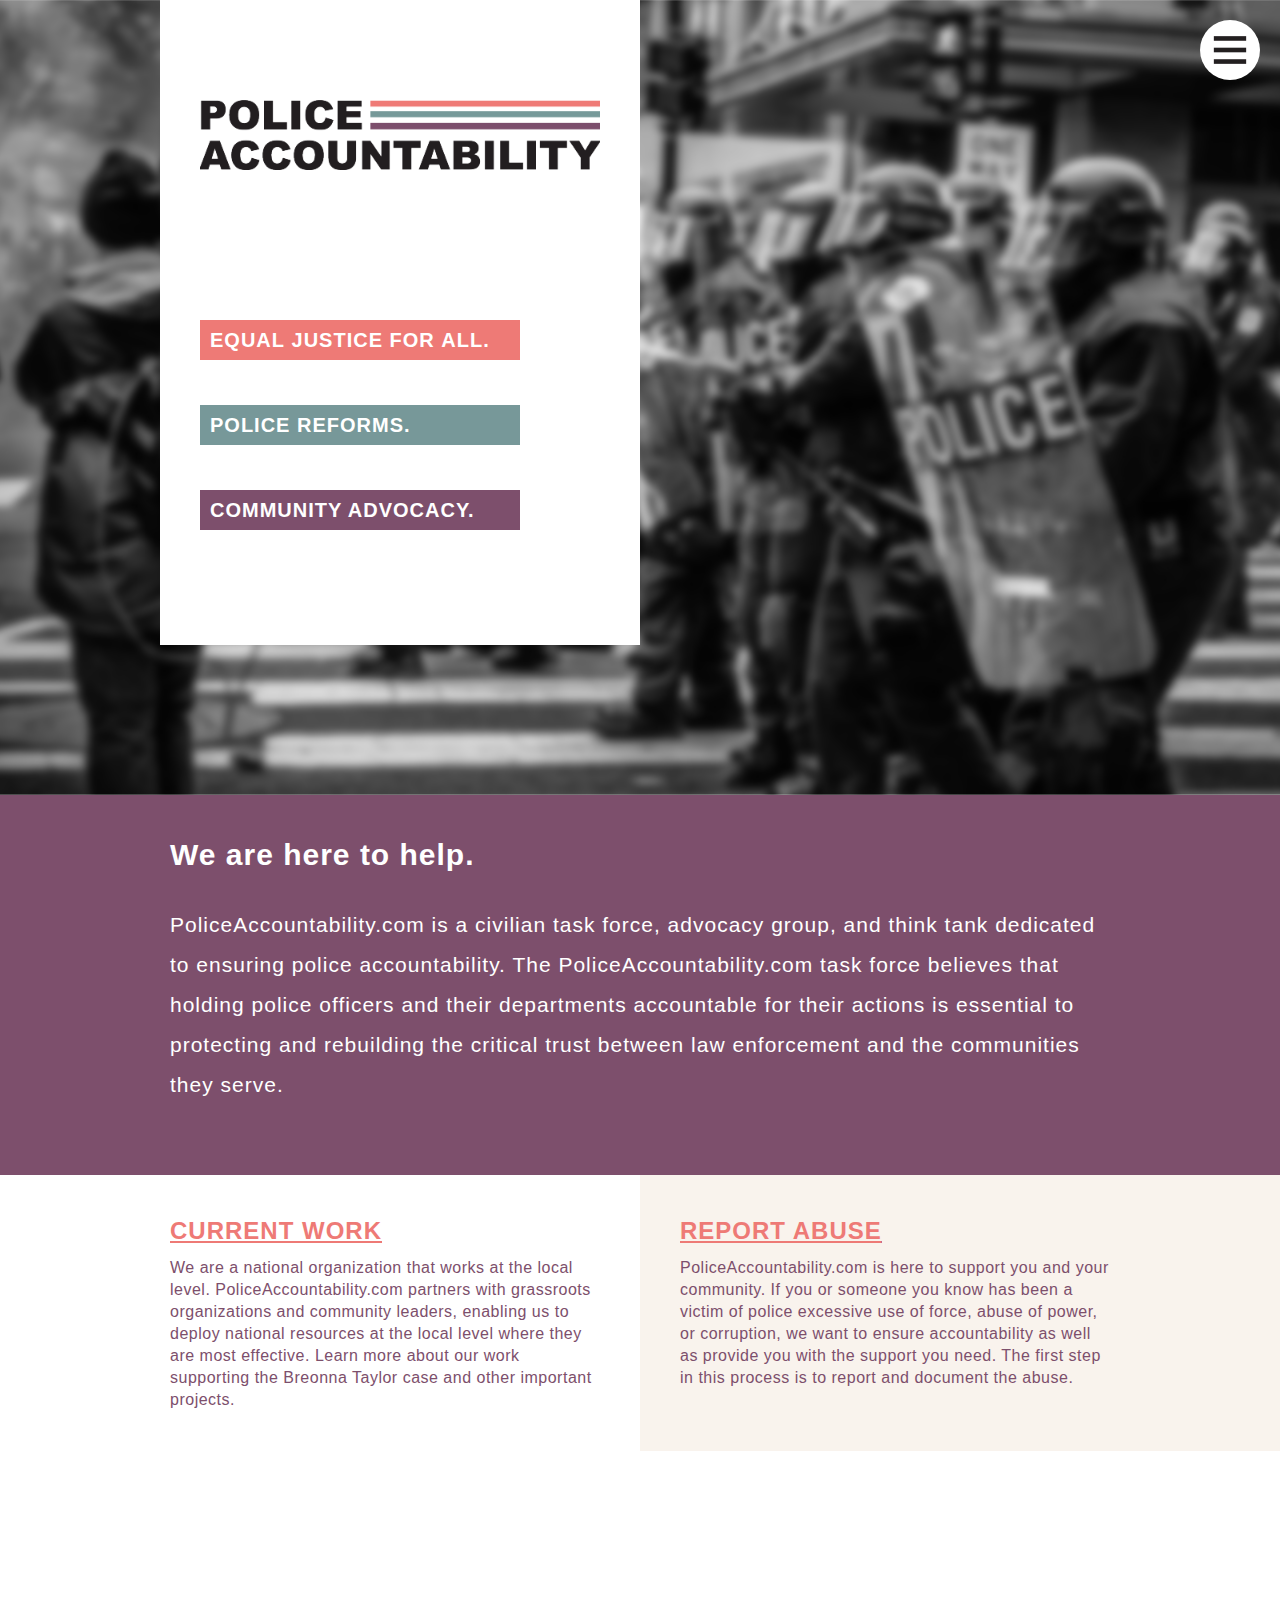
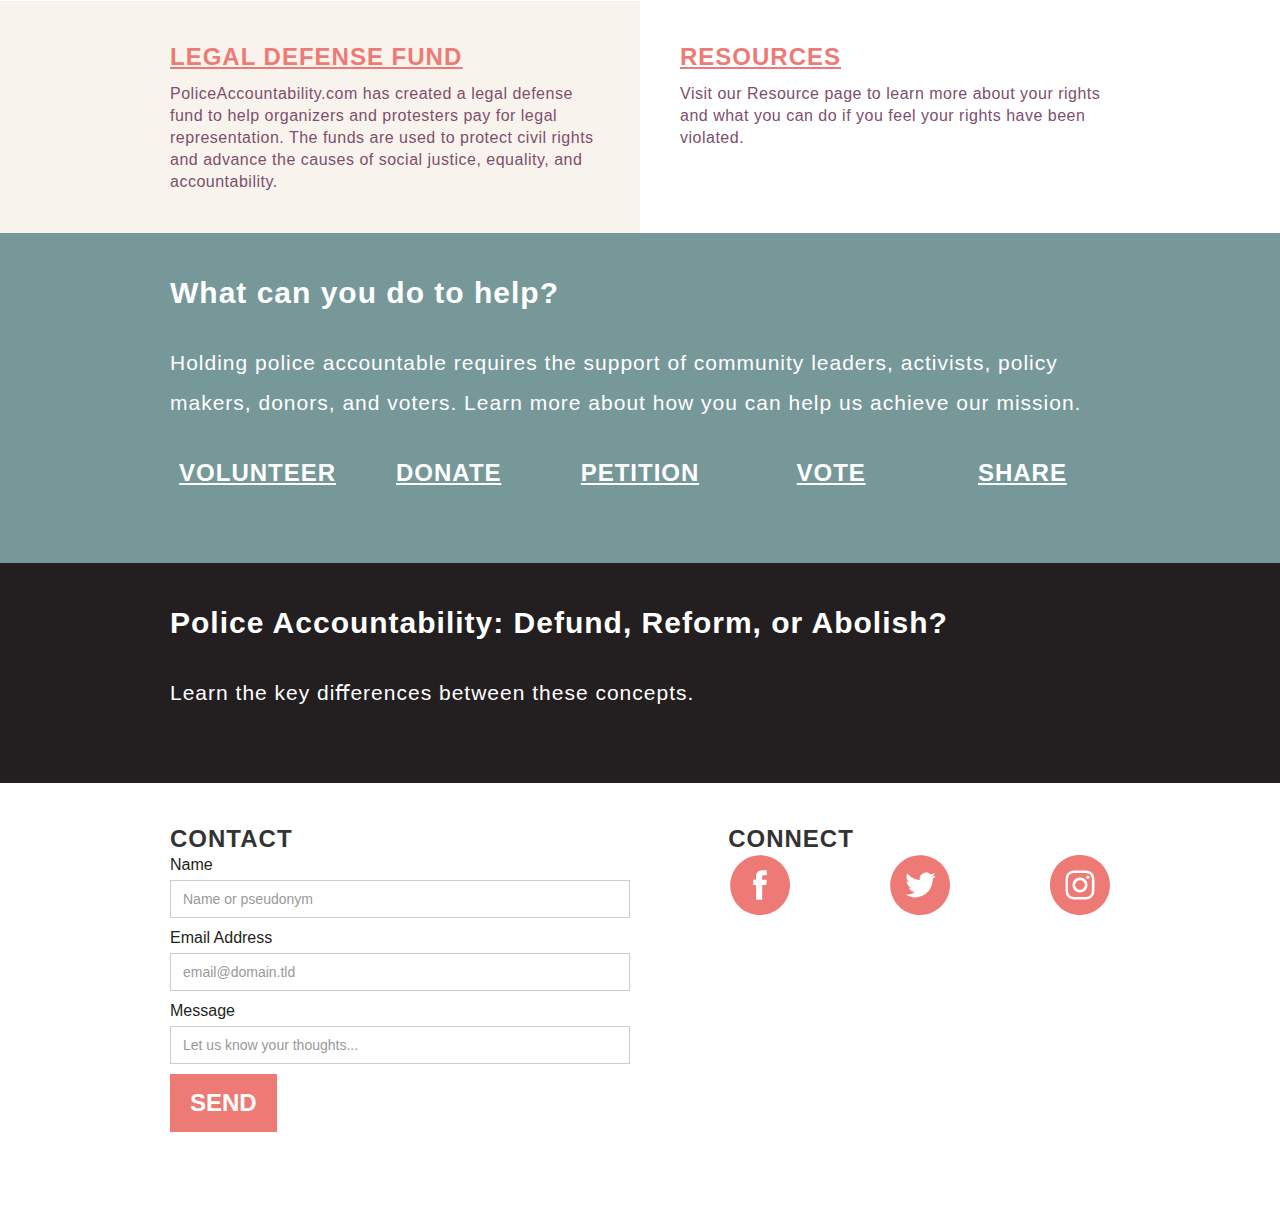
==== index.html @ cf6e79a2 "Initial commit" ====
<!DOCTYPE html>
<!--  This site was created in Webflow. http://www.webflow.com  -->
<!--  Last Published: Mon Jul 27 2020 01:23:05 GMT+0000 (Coordinated Universal Time)  -->
<html data-wf-page="5f166c2082636164344e4b65" data-wf-site="5f166c20826361f4844e4b64">
<head>
  <meta charset="utf-8">
  <title>Police Accountability</title>
  <meta content="width=device-width, initial-scale=1" name="viewport">
  <meta content="Webflow" name="generator">
  <link href="css/normalize.css" rel="stylesheet" type="text/css">
  <link href="css/webflow.css" rel="stylesheet" type="text/css">
  <link href="css/police-accountability.webflow.css" rel="stylesheet" type="text/css">
  <!-- [if lt IE 9]><script src="https://cdnjs.cloudflare.com/ajax/libs/html5shiv/3.7.3/html5shiv.min.js" type="text/javascript"></script><![endif] -->
  <script type="text/javascript">!function(o,c){var n=c.documentElement,t=" w-mod-";n.className+=t+"js",("ontouchstart"in o||o.DocumentTouch&&c instanceof DocumentTouch)&&(n.className+=t+"touch")}(window,document);</script>
  <link href="images/favicon.png" rel="shortcut icon" type="image/x-icon">
  <link href="images/webclip.png" rel="apple-touch-icon">
</head>
<body>
  <div data-collapse="all" data-animation="over-right" data-duration="400" data-doc-height="1" role="banner" class="navbar w-nav">
    <div class="menu-button w-nav-button"><img src="images/Menu-ICON.svg" alt="" class="nav-image"></div>
    <nav role="navigation" class="nav-menu w-nav-menu">
      <div class="menu-button w-nav-button"><img src="images/Close-ICON.svg" alt="" class="image-5"></div>
      <div class="_80spacer"></div><a href="index.html" aria-current="page" class="nav-link w-nav-link w--current">HOME</a><a href="about.html" class="nav-link w-nav-link">ABOUT</a><a href="current-work.html" class="nav-link w-nav-link">CURRENT WORK</a><a href="report-abuse.html" class="nav-link w-nav-link">REPORT ABUSE</a><a href="legal-defense-fund.html" class="nav-link w-nav-link">LEGAL DEFENSE FUND</a><a href="get-involved.html" class="nav-link w-nav-link">GET INVOLVED</a><a href="resources.html" class="nav-link w-nav-link">RESOURCES</a></nav>
  </div>
  <div class="photo-section">
    <div class="w-container">
      <div class="_2-columns w-row">
        <div class="header-column w-col w-col-6"><img src="images/PoliceAccountability-FULL.png" srcset="images/PoliceAccountability-FULL-p-500.png 500w, images/PoliceAccountability-FULL.png 1004w" sizes="(max-width: 479px) 87vw, (max-width: 767px) 88vw, (max-width: 991px) 314px, 400px" alt="" class="image-9">
          <div class="slogan-text pink">EQUAL JUSTICE FOR ALL.</div>
          <div class="slogan-text green">POLICE REFORMS.</div>
          <div class="slogan-text purple">COMMUNITY ADVOCACY.</div>
        </div>
        <div class="blank-column w-col w-col-6"></div>
      </div>
    </div>
  </div><img src="images/Photo-1.jpg" srcset="images/Photo-1-p-800.jpeg 800w, images/Photo-1-p-1080.jpeg 1080w, images/Photo-1-p-1600.jpeg 1600w, images/Photo-1-p-2000.jpeg 2000w, images/Photo-1-p-2600.jpeg 2600w, images/Photo-1.jpg 2601w" sizes="100vw" alt="" class="mobile-image">
  <div class="section purple">
    <div class="container w-container">
      <div class="title-text white">We are here to help.</div>
      <div class="_30-spacer"></div>
      <div class="body-text large white">PoliceAccountability.com is a civilian task force, advocacy group, and think tank dedicated to ensuring police accountability. The PoliceAccountability.com task force believes that holding police officers and their departments accountable for their actions is essential to protecting and rebuilding the critical trust between law enforcement and the communities they serve.</div>
    </div>
  </div>
  <div class="_2column-section">
    <div class="_2-columns tan w-row">
      <div class="_2-column-1 white w-clearfix w-col w-col-6">
        <div class="column-div">
          <a href="current-work.html" class="w-inline-block">
            <div class="link-text pink">CURRENT WORK</div>
          </a>
          <div class="body-text small purple">We are a national organization that works at the local level. PoliceAccountability.com partners with grassroots organizations and community leaders, enabling us to deploy national resources at the local level where they are most effective. Learn more about our work supporting the Breonna Taylor case and other important projects.</div>
        </div>
      </div>
      <div class="_2-column-1 right w-clearfix w-col w-col-6">
        <div class="column-div right">
          <a href="report-abuse.html" class="w-inline-block">
            <div class="link-text pink">REPORT ABUSE</div>
          </a>
          <div class="body-text small purple">PoliceAccountability.com is here to support you and your community. If you or someone you know has been a victim of police excessive use of force, abuse of power, or corruption, we want to ensure accountability as well as provide you with the support you need. The first step in this process is to report and document the abuse.</div>
        </div>
      </div>
    </div>
  </div>
  <div class="_2column-section">
    <div class="_2-columns w-row">
      <div class="_2-column-1 tan w-clearfix w-col w-col-6">
        <div class="column-div">
          <a href="legal-defense-fund.html" class="w-inline-block">
            <div class="link-text pink">LEGAL DEFENSE FUND</div>
          </a>
          <div class="body-text small purple">PoliceAccountability.com has created a legal defense fund to help organizers and protesters pay for legal representation. The funds are used to protect civil rights and advance the causes of social justice, equality, and accountability.</div>
        </div>
      </div>
      <div class="_2-column-1 right w-clearfix w-col w-col-6">
        <div class="column-div right">
          <a href="resources.html" class="w-inline-block">
            <div class="link-text pink">RESOURCES</div>
          </a>
          <div class="body-text small purple">Visit our Resource page to learn more about your rights and what you can do if you feel your rights have been violated.</div>
        </div>
      </div>
    </div>
  </div>
  <div class="section teal">
    <div class="container w-container">
      <div class="title-text white">What can you do to help?</div>
      <div class="_30-spacer"></div>
      <div class="body-text large white">Holding police accountable requires the support of community leaders, activists, policy makers, donors, and voters. Learn more about how you can help us achieve our mission.</div>
      <div class="w-layout-grid links-grid">
        <a href="get-involved.html" class="link-block-2 w-inline-block">
          <div class="link-text white">VOLUNTEER</div>
        </a>
        <a href="get-involved.html" class="link-block-2 w-inline-block">
          <div class="link-text white">DONATE</div>
        </a>
        <a href="get-involved.html" class="link-block-2 w-inline-block">
          <div class="link-text white">PETITION</div>
        </a>
        <a href="get-involved.html" class="link-block-2 w-inline-block">
          <div class="link-text white">VOTE</div>
        </a>
        <a href="get-involved.html" class="link-block-2 w-inline-block">
          <div class="link-text white">SHARE</div>
        </a>
      </div>
    </div>
  </div>
  <div class="section black">
    <div class="container w-container">
      <div class="title-text white">Police Accountability: Defund, Reform, or Abolish?</div>
      <div class="_30-spacer"></div>
      <div class="body-text large white">Learn the key diﬀerences between these concepts.</div>
    </div>
  </div>
  <footer class="footer-section">
    <div class="container w-container">
      <div class="w-row">
        <div class="footer-column-1 w-col w-col-6">
          <div class="footer-titles">CONTACT</div>
        </div>
        <div class="w-col w-col-6">
          <div class="footer-titles right desktop">CONNECT</div>
        </div>
      </div>
      <div class="footer-columns w-row">
        <div class="footer-form-column w-col w-col-6 w-col-small-small-stack">
          <div class="w-form">
            <form id="email-form" name="email-form" data-name="Email Form"><label for="name-2" class="field-label">Name</label><input type="text" class="w-input" maxlength="256" name="name-2" data-name="Name 2" placeholder="Name or pseudonym" id="name-2" required=""><label for="email-2" class="field-label-2">Email Address</label><input type="email" class="w-input" maxlength="256" name="email-2" data-name="Email 2" placeholder="email@domain.tld" id="email-2" required=""><label for="Message-2" class="field-label-2">Message</label><input type="text" class="w-input" maxlength="256" name="Message-2" data-name="Message 2" placeholder="Let us know your thoughts..." id="Message-2" required=""><input type="submit" value="SEND" data-wait="Please wait..." class="submit-button w-button"></form>
            <div class="w-form-done">
              <div>Thank you! Your submission has been received!</div>
            </div>
            <div class="w-form-fail">
              <div>Oops! Something went wrong while submitting the form.</div>
            </div>
          </div>
        </div>
        <div class="footer-social-column w-clearfix w-col w-col-2 w-col-small-small-stack">
          <div class="footer-titles right mobile">CONNECT</div><a href="http://facebook.com" target="_blank" class="link-block facebook w-inline-block w-clearfix"><img src="images/FB-ICON.svg" alt="" class="link-image"></a></div>
        <div class="footer-social-column w-clearfix w-col w-col-2 w-col-small-small-stack"><a href="http://twitter.com" target="_blank" class="link-block twitter w-inline-block w-clearfix"><img src="images/TW-ICON.svg" alt="" class="link-image"></a></div>
        <div class="footer-social-column w-clearfix w-col w-col-2 w-col-small-small-stack"><a href="http://instagram.com" target="_blank" class="link-block instagram w-inline-block w-clearfix"><img src="images/INSTA-ICON.svg" alt="" class="link-image"></a></div>
      </div>
    </div>
  </footer>
  <script src="https://d3e54v103j8qbb.cloudfront.net/js/jquery-3.4.1.min.220afd743d.js?site=5f166c20826361f4844e4b64" type="text/javascript" integrity="sha256-CSXorXvZcTkaix6Yvo6HppcZGetbYMGWSFlBw8HfCJo=" crossorigin="anonymous"></script>
  <script src="js/webflow.js" type="text/javascript"></script>
  <!-- [if lte IE 9]><script src="https://cdnjs.cloudflare.com/ajax/libs/placeholders/3.0.2/placeholders.min.js"></script><![endif] -->
</body>
</html>
---- css/webflow.css ----
@font-face {
  font-family: 'webflow-icons';
  src: url("[data-uri]") format('truetype');
  font-weight: normal;
  font-style: normal;
}
[class^="w-icon-"],
[class*=" w-icon-"] {
  /* use !important to prevent issues with browser extensions that change fonts */
  font-family: 'webflow-icons' !important;
  speak: none;
  font-style: normal;
  font-weight: normal;
  font-variant: normal;
  text-transform: none;
  line-height: 1;
  /* Better Font Rendering =========== */
  -webkit-font-smoothing: antialiased;
  -moz-osx-font-smoothing: grayscale;
}
.w-icon-slider-right:before {
  content: "\e600";
}
.w-icon-slider-left:before {
  content: "\e601";
}
.w-icon-nav-menu:before {
  content: "\e602";
}
.w-icon-arrow-down:before,
.w-icon-dropdown-toggle:before {
  content: "\e603";
}
.w-icon-file-upload-remove:before {
  content: "\e900";
}
.w-icon-file-upload-icon:before {
  content: "\e903";
}
* {
  -webkit-box-sizing: border-box;
  -moz-box-sizing: border-box;
  box-sizing: border-box;
}
html {
  height: 100%;
}
body {
  margin: 0;
  min-height: 100%;
  background-color: #fff;
  font-family: Arial, sans-serif;
  font-size: 14px;
  line-height: 20px;
  color: #333;
}
img {
  max-width: 100%;
  vertical-align: middle;
  display: inline-block;
}
html.w-mod-touch * {
  background-attachment: scroll !important;
}
.w-block {
  display: block;
}
.w-inline-block {
  max-width: 100%;
  display: inline-block;
}
.w-clearfix:before,
.w-clearfix:after {
  content: " ";
  display: table;
  grid-column-start: 1;
  grid-row-start: 1;
  grid-column-end: 2;
  grid-row-end: 2;
}
.w-clearfix:after {
  clear: both;
}
.w-hidden {
  display: none;
}
.w-button {
  display: inline-block;
  padding: 9px 15px;
  background-color: #3898EC;
  color: white;
  border: 0;
  line-height: inherit;
  text-decoration: none;
  cursor: pointer;
  border-radius: 0;
}
input.w-button {
  -webkit-appearance: button;
}
html[data-w-dynpage] [data-w-cloak] {
  color: transparent !important;
}
.w-webflow-badge,
.w-webflow-badge * {
  position: static;
  left: auto;
  top: auto;
  right: auto;
  bottom: auto;
  z-index: auto;
  display: block;
  visibility: visible;
  overflow: visible;
  overflow-x: visible;
  overflow-y: visible;
  box-sizing: border-box;
  width: auto;
  height: auto;
  max-height: none;
  max-width: none;
  min-height: 0;
  min-width: 0;
  margin: 0;
  padding: 0;
  float: none;
  clear: none;
  border: 0 none transparent;
  border-radius: 0;
  background: none;
  background-image: none;
  background-position: 0% 0%;
  background-size: auto auto;
  background-repeat: repeat;
  background-origin: padding-box;
  background-clip: border-box;
  background-attachment: scroll;
  background-color: transparent;
  box-shadow: none;
  opacity: 1.0;
  transform: none;
  transition: none;
  direction: ltr;
  font-family: inherit;
  font-weight: inherit;
  color: inherit;
  font-size: inherit;
  line-height: inherit;
  font-style: inherit;
  font-variant: inherit;
  text-align: inherit;
  letter-spacing: inherit;
  text-decoration: inherit;
  text-indent: 0;
  text-transform: inherit;
  list-style-type: disc;
  text-shadow: none;
  font-smoothing: auto;
  vertical-align: baseline;
  cursor: inherit;
  white-space: inherit;
  word-break: normal;
  word-spacing: normal;
  word-wrap: normal;
}
.w-webflow-badge {
  position: fixed !important;
  display: inline-block !important;
  visibility: visible !important;
  opacity: 1 !important;
  z-index: 2147483647 !important;
  top: auto !important;
  right: 12px !important;
  bottom: 12px !important;
  left: auto !important;
  color: #AAADB0 !important;
  background-color: #fff !important;
  border-radius: 3px !important;
  padding: 6px 8px 6px 6px !important;
  font-size: 12px !important;
  opacity: 1.0 !important;
  line-height: 14px !important;
  text-decoration: none !important;
  transform: none !important;
  margin: 0 !important;
  width: auto !important;
  height: auto !important;
  overflow: visible !important;
  white-space: nowrap;
  box-shadow: 0 0 0 1px rgba(0, 0, 0, 0.1), 0px 1px 3px rgba(0, 0, 0, 0.1);
  cursor: pointer;
}
.w-webflow-badge > img {
  display: inline-block !important;
  visibility: visible !important;
  opacity: 1 !important;
  vertical-align: middle !important;
}
h1,
h2,
h3,
h4,
h5,
h6 {
  font-weight: bold;
  margin-bottom: 10px;
}
h1 {
  font-size: 38px;
  line-height: 44px;
  margin-top: 20px;
}
h2 {
  font-size: 32px;
  line-height: 36px;
  margin-top: 20px;
}
h3 {
  font-size: 24px;
  line-height: 30px;
  margin-top: 20px;
}
h4 {
  font-size: 18px;
  line-height: 24px;
  margin-top: 10px;
}
h5 {
  font-size: 14px;
  line-height: 20px;
  margin-top: 10px;
}
h6 {
  font-size: 12px;
  line-height: 18px;
  margin-top: 10px;
}
p {
  margin-top: 0;
  margin-bottom: 10px;
}
blockquote {
  margin: 0 0 10px 0;
  padding: 10px 20px;
  border-left: 5px solid #E2E2E2;
  font-size: 18px;
  line-height: 22px;
}
figure {
  margin: 0;
  margin-bottom: 10px;
}
figcaption {
  margin-top: 5px;
  text-align: center;
}
ul,
ol {
  margin-top: 0px;
  margin-bottom: 10px;
  padding-left: 40px;
}
.w-list-unstyled {
  padding-left: 0;
  list-style: none;
}
.w-embed:before,
.w-embed:after {
  content: " ";
  display: table;
  grid-column-start: 1;
  grid-row-start: 1;
  grid-column-end: 2;
  grid-row-end: 2;
}
.w-embed:after {
  clear: both;
}
.w-video {
  width: 100%;
  position: relative;
  padding: 0;
}
.w-video iframe,
.w-video object,
.w-video embed {
  position: absolute;
  top: 0;
  left: 0;
  width: 100%;
  height: 100%;
}
fieldset {
  padding: 0;
  margin: 0;
  border: 0;
}
button,
html input[type="button"],
input[type="reset"] {
  border: 0;
  cursor: pointer;
  -webkit-appearance: button;
}
.w-form {
  margin: 0 0 15px;
}
.w-form-done {
  display: none;
  padding: 20px;
  text-align: center;
  background-color: #dddddd;
}
.w-form-fail {
  display: none;
  margin-top: 10px;
  padding: 10px;
  background-color: #ffdede;
}
label {
  display: block;
  margin-bottom: 5px;
  font-weight: bold;
}
.w-input,
.w-select {
  display: block;
  width: 100%;
  height: 38px;
  padding: 8px 12px;
  margin-bottom: 10px;
  font-size: 14px;
  line-height: 1.428571429;
  color: #333333;
  vertical-align: middle;
  background-color: #ffffff;
  border: 1px solid #cccccc;
}
.w-input:-moz-placeholder,
.w-select:-moz-placeholder {
  color: #999;
}
.w-input::-moz-placeholder,
.w-select::-moz-placeholder {
  color: #999;
  opacity: 1;
}
.w-input:-ms-input-placeholder,
.w-select:-ms-input-placeholder {
  color: #999;
}
.w-input::-webkit-input-placeholder,
.w-select::-webkit-input-placeholder {
  color: #999;
}
.w-input:focus,
.w-select:focus {
  border-color: #3898EC;
  outline: 0;
}
.w-input[disabled],
.w-select[disabled],
.w-input[readonly],
.w-select[readonly],
fieldset[disabled] .w-input,
fieldset[disabled] .w-select {
  cursor: not-allowed;
  background-color: #eeeeee;
}
textarea.w-input,
textarea.w-select {
  height: auto;
}
.w-select {
  background-color: #f3f3f3;
}
.w-select[multiple] {
  height: auto;
}
.w-form-label {
  display: inline-block;
  cursor: pointer;
  font-weight: normal;
  margin-bottom: 0px;
}
.w-radio {
  display: block;
  margin-bottom: 5px;
  padding-left: 20px;
}
.w-radio:before,
.w-radio:after {
  content: " ";
  display: table;
  grid-column-start: 1;
  grid-row-start: 1;
  grid-column-end: 2;
  grid-row-end: 2;
}
.w-radio:after {
  clear: both;
}
.w-radio-input {
  margin: 4px 0 0;
  margin-top: 1px \9;
  line-height: normal;
  float: left;
  margin-left: -20px;
}
.w-radio-input {
  margin-top: 3px;
}
.w-file-upload {
  display: block;
  margin-bottom: 10px;
}
.w-file-upload-input {
  width: 0.1px;
  height: 0.1px;
  opacity: 0;
  overflow: hidden;
  position: absolute;
  z-index: -100;
}
.w-file-upload-default,
.w-file-upload-uploading,
.w-file-upload-success {
  display: inline-block;
  color: #333333;
}
.w-file-upload-error {
  display: block;
  margin-top: 10px;
}
.w-file-upload-default.w-hidden,
.w-file-upload-uploading.w-hidden,
.w-file-upload-error.w-hidden,
.w-file-upload-success.w-hidden {
  display: none;
}
.w-file-upload-uploading-btn {
  display: flex;
  font-size: 14px;
  font-weight: normal;
  cursor: pointer;
  margin: 0;
  padding: 8px 12px;
  border: 1px solid #cccccc;
  background-color: #fafafa;
}
.w-file-upload-file {
  display: flex;
  flex-grow: 1;
  justify-content: space-between;
  margin: 0;
  padding: 8px 9px 8px 11px;
  border: 1px solid #cccccc;
  background-color: #fafafa;
}
.w-file-upload-file-name {
  font-size: 14px;
  font-weight: normal;
  display: block;
}
.w-file-remove-link {
  margin-top: 3px;
  margin-left: 10px;
  width: auto;
  height: auto;
  padding: 3px;
  display: block;
  cursor: pointer;
}
.w-icon-file-upload-remove {
  margin: auto;
  font-size: 10px;
}
.w-file-upload-error-msg {
  display: inline-block;
  color: #ea384c;
  padding: 2px 0;
}
.w-file-upload-info {
  display: inline-block;
  line-height: 38px;
  padding: 0 12px;
}
.w-file-upload-label {
  display: inline-block;
  font-size: 14px;
  font-weight: normal;
  cursor: pointer;
  margin: 0;
  padding: 8px 12px;
  border: 1px solid #cccccc;
  background-color: #fafafa;
}
.w-icon-file-upload-icon,
.w-icon-file-upload-uploading {
  display: inline-block;
  margin-right: 8px;
  width: 20px;
}
.w-icon-file-upload-uploading {
  height: 20px;
}
.w-container {
  margin-left: auto;
  margin-right: auto;
  max-width: 940px;
}
.w-container:before,
.w-container:after {
  content: " ";
  display: table;
  grid-column-start: 1;
  grid-row-start: 1;
  grid-column-end: 2;
  grid-row-end: 2;
}
.w-container:after {
  clear: both;
}
.w-container .w-row {
  margin-left: -10px;
  margin-right: -10px;
}
.w-row:before,
.w-row:after {
  content: " ";
  display: table;
  grid-column-start: 1;
  grid-row-start: 1;
  grid-column-end: 2;
  grid-row-end: 2;
}
.w-row:after {
  clear: both;
}
.w-row .w-row {
  margin-left: 0;
  margin-right: 0;
}
.w-col {
  position: relative;
  float: left;
  width: 100%;
  min-height: 1px;
  padding-left: 10px;
  padding-right: 10px;
}
.w-col .w-col {
  padding-left: 0;
  padding-right: 0;
}
.w-col-1 {
  width: 8.33333333%;
}
.w-col-2 {
  width: 16.66666667%;
}
.w-col-3 {
  width: 25%;
}
.w-col-4 {
  width: 33.33333333%;
}
.w-col-5 {
  width: 41.66666667%;
}
.w-col-6 {
  width: 50%;
}
.w-col-7 {
  width: 58.33333333%;
}
.w-col-8 {
  width: 66.66666667%;
}
.w-col-9 {
  width: 75%;
}
.w-col-10 {
  width: 83.33333333%;
}
.w-col-11 {
  width: 91.66666667%;
}
.w-col-12 {
  width: 100%;
}
.w-hidden-main {
  display: none !important;
}
@media screen and (max-width: 991px) {
  .w-container {
    max-width: 728px;
  }
  .w-hidden-main {
    display: inherit !important;
  }
  .w-hidden-medium {
    display: none !important;
  }
  .w-col-medium-1 {
    width: 8.33333333%;
  }
  .w-col-medium-2 {
    width: 16.66666667%;
  }
  .w-col-medium-3 {
    width: 25%;
  }
  .w-col-medium-4 {
    width: 33.33333333%;
  }
  .w-col-medium-5 {
    width: 41.66666667%;
  }
  .w-col-medium-6 {
    width: 50%;
  }
  .w-col-medium-7 {
    width: 58.33333333%;
  }
  .w-col-medium-8 {
    width: 66.66666667%;
  }
  .w-col-medium-9 {
    width: 75%;
  }
  .w-col-medium-10 {
    width: 83.33333333%;
  }
  .w-col-medium-11 {
    width: 91.66666667%;
  }
  .w-col-medium-12 {
    width: 100%;
  }
  .w-col-stack {
    width: 100%;
    left: auto;
    right: auto;
  }
}
@media screen and (max-width: 767px) {
  .w-hidden-main {
    display: inherit !important;
  }
  .w-hidden-medium {
    display: inherit !important;
  }
  .w-hidden-small {
    display: none !important;
  }
  .w-row,
  .w-container .w-row {
    margin-left: 0;
    margin-right: 0;
  }
  .w-col {
    width: 100%;
    left: auto;
    right: auto;
  }
  .w-col-small-1 {
    width: 8.33333333%;
  }
  .w-col-small-2 {
    width: 16.66666667%;
  }
  .w-col-small-3 {
    width: 25%;
  }
  .w-col-small-4 {
    width: 33.33333333%;
  }
  .w-col-small-5 {
    width: 41.66666667%;
  }
  .w-col-small-6 {
    width: 50%;
  }
  .w-col-small-7 {
    width: 58.33333333%;
  }
  .w-col-small-8 {
    width: 66.66666667%;
  }
  .w-col-small-9 {
    width: 75%;
  }
  .w-col-small-10 {
    width: 83.33333333%;
  }
  .w-col-small-11 {
    width: 91.66666667%;
  }
  .w-col-small-12 {
    width: 100%;
  }
}
@media screen and (max-width: 479px) {
  .w-container {
    max-width: none;
  }
  .w-hidden-main {
    display: inherit !important;
  }
  .w-hidden-medium {
    display: inherit !important;
  }
  .w-hidden-small {
    display: inherit !important;
  }
  .w-hidden-tiny {
    display: none !important;
  }
  .w-col {
    width: 100%;
  }
  .w-col-tiny-1 {
    width: 8.33333333%;
  }
  .w-col-tiny-2 {
    width: 16.66666667%;
  }
  .w-col-tiny-3 {
    width: 25%;
  }
  .w-col-tiny-4 {
    width: 33.33333333%;
  }
  .w-col-tiny-5 {
    width: 41.66666667%;
  }
  .w-col-tiny-6 {
    width: 50%;
  }
  .w-col-tiny-7 {
    width: 58.33333333%;
  }
  .w-col-tiny-8 {
    width: 66.66666667%;
  }
  .w-col-tiny-9 {
    width: 75%;
  }
  .w-col-tiny-10 {
    width: 83.33333333%;
  }
  .w-col-tiny-11 {
    width: 91.66666667%;
  }
  .w-col-tiny-12 {
    width: 100%;
  }
}
.w-widget {
  position: relative;
}
.w-widget-map {
  width: 100%;
  height: 400px;
}
.w-widget-map label {
  width: auto;
  display: inline;
}
.w-widget-map img {
  max-width: inherit;
}
.w-widget-map .gm-style-iw {
  text-align: center;
}
.w-widget-map .gm-style-iw > button {
  display: none !important;
}
.w-widget-twitter {
  overflow: hidden;
}
.w-widget-twitter-count-shim {
  display: inline-block;
  vertical-align: top;
  position: relative;
  width: 28px;
  height: 20px;
  text-align: center;
  background: white;
  border: #758696 solid 1px;
  border-radius: 3px;
}
.w-widget-twitter-count-shim * {
  pointer-events: none;
  -webkit-user-select: none;
  -moz-user-select: none;
  -ms-user-select: none;
  user-select: none;
}
.w-widget-twitter-count-shim .w-widget-twitter-count-inner {
  position: relative;
  font-size: 15px;
  line-height: 12px;
  text-align: center;
  color: #999;
  font-family: serif;
}
.w-widget-twitter-count-shim .w-widget-twitter-count-clear {
  position: relative;
  display: block;
}
.w-widget-twitter-count-shim.w--large {
  width: 36px;
  height: 28px;
}
.w-widget-twitter-count-shim.w--large .w-widget-twitter-count-inner {
  font-size: 18px;
  line-height: 18px;
}
.w-widget-twitter-count-shim:not(.w--vertical) {
  margin-left: 5px;
  margin-right: 8px;
}
.w-widget-twitter-count-shim:not(.w--vertical).w--large {
  margin-left: 6px;
}
.w-widget-twitter-count-shim:not(.w--vertical):before,
.w-widget-twitter-count-shim:not(.w--vertical):after {
  top: 50%;
  left: 0;
  border: solid transparent;
  content: " ";
  height: 0;
  width: 0;
  position: absolute;
  pointer-events: none;
}
.w-widget-twitter-count-shim:not(.w--vertical):before {
  border-color: rgba(117, 134, 150, 0);
  border-right-color: #5d6c7b;
  border-width: 4px;
  margin-left: -9px;
  margin-top: -4px;
}
.w-widget-twitter-count-shim:not(.w--vertical).w--large:before {
  border-width: 5px;
  margin-left: -10px;
  margin-top: -5px;
}
.w-widget-twitter-count-shim:not(.w--vertical):after {
  border-color: rgba(255, 255, 255, 0);
  border-right-color: white;
  border-width: 4px;
  margin-left: -8px;
  margin-top: -4px;
}
.w-widget-twitter-count-shim:not(.w--vertical).w--large:after {
  border-width: 5px;
  margin-left: -9px;
  margin-top: -5px;
}
.w-widget-twitter-count-shim.w--vertical {
  width: 61px;
  height: 33px;
  margin-bottom: 8px;
}
.w-widget-twitter-count-shim.w--vertical:before,
.w-widget-twitter-count-shim.w--vertical:after {
  top: 100%;
  left: 50%;
  border: solid transparent;
  content: " ";
  height: 0;
  width: 0;
  position: absolute;
  pointer-events: none;
}
.w-widget-twitter-count-shim.w--vertical:before {
  border-color: rgba(117, 134, 150, 0);
  border-top-color: #5d6c7b;
  border-width: 5px;
  margin-left: -5px;
}
.w-widget-twitter-count-shim.w--vertical:after {
  border-color: rgba(255, 255, 255, 0);
  border-top-color: white;
  border-width: 4px;
  margin-left: -4px;
}
.w-widget-twitter-count-shim.w--vertical .w-widget-twitter-count-inner {
  font-size: 18px;
  line-height: 22px;
}
.w-widget-twitter-count-shim.w--vertical.w--large {
  width: 76px;
}
.w-widget-gplus {
  overflow: hidden;
}
.w-background-video {
  position: relative;
  overflow: hidden;
  height: 500px;
  color: white;
}
.w-background-video > video {
  background-size: cover;
  background-position: 50% 50%;
  position: absolute;
  margin: auto;
  width: 100%;
  height: 100%;
  right: -100%;
  bottom: -100%;
  top: -100%;
  left: -100%;
  object-fit: cover;
  z-index: -100;
}
.w-background-video > video::-webkit-media-controls-start-playback-button {
  display: none !important;
  -webkit-appearance: none;
}
.w-slider {
  position: relative;
  height: 300px;
  text-align: center;
  background: #dddddd;
  clear: both;
  -webkit-tap-highlight-color: rgba(0, 0, 0, 0);
  tap-highlight-color: rgba(0, 0, 0, 0);
}
.w-slider-mask {
  position: relative;
  display: block;
  overflow: hidden;
  z-index: 1;
  left: 0;
  right: 0;
  height: 100%;
  white-space: nowrap;
}
.w-slide {
  position: relative;
  display: inline-block;
  vertical-align: top;
  width: 100%;
  height: 100%;
  white-space: normal;
  text-align: left;
}
.w-slider-nav {
  position: absolute;
  z-index: 2;
  top: auto;
  right: 0;
  bottom: 0;
  left: 0;
  margin: auto;
  padding-top: 10px;
  height: 40px;
  text-align: center;
  -webkit-tap-highlight-color: rgba(0, 0, 0, 0);
  tap-highlight-color: rgba(0, 0, 0, 0);
}
.w-slider-nav.w-round > div {
  border-radius: 100%;
}
.w-slider-nav.w-num > div {
  width: auto;
  height: auto;
  padding: 0.2em 0.5em;
  font-size: inherit;
  line-height: inherit;
}
.w-slider-nav.w-shadow > div {
  box-shadow: 0 0 3px rgba(51, 51, 51, 0.4);
}
.w-slider-nav-invert {
  color: #fff;
}
.w-slider-nav-invert > div {
  background-color: rgba(34, 34, 34, 0.4);
}
.w-slider-nav-invert > div.w-active {
  background-color: #222;
}
.w-slider-dot {
  position: relative;
  display: inline-block;
  width: 1em;
  height: 1em;
  background-color: rgba(255, 255, 255, 0.4);
  cursor: pointer;
  margin: 0 3px 0.5em;
  transition: background-color 100ms, color 100ms;
}
.w-slider-dot.w-active {
  background-color: #fff;
}
.w-slider-arrow-left,
.w-slider-arrow-right {
  position: absolute;
  width: 80px;
  top: 0;
  right: 0;
  bottom: 0;
  left: 0;
  margin: auto;
  cursor: pointer;
  overflow: hidden;
  color: white;
  font-size: 40px;
  -webkit-tap-highlight-color: rgba(0, 0, 0, 0);
  tap-highlight-color: rgba(0, 0, 0, 0);
  -webkit-user-select: none;
  -moz-user-select: none;
  -ms-user-select: none;
  user-select: none;
}
.w-slider-arrow-left [class^="w-icon-"],
.w-slider-arrow-right [class^="w-icon-"],
.w-slider-arrow-left [class*=" w-icon-"],
.w-slider-arrow-right [class*=" w-icon-"] {
  position: absolute;
}
.w-slider-arrow-left {
  z-index: 3;
  right: auto;
}
.w-slider-arrow-right {
  z-index: 4;
  left: auto;
}
.w-icon-slider-left,
.w-icon-slider-right {
  top: 0;
  right: 0;
  bottom: 0;
  left: 0;
  margin: auto;
  width: 1em;
  height: 1em;
}
.w-dropdown {
  display: inline-block;
  position: relative;
  text-align: left;
  margin-left: auto;
  margin-right: auto;
  z-index: 900;
}
.w-dropdown-btn,
.w-dropdown-toggle,
.w-dropdown-link {
  position: relative;
  vertical-align: top;
  text-decoration: none;
  color: #222222;
  padding: 20px;
  text-align: left;
  margin-left: auto;
  margin-right: auto;
  white-space: nowrap;
}
.w-dropdown-toggle {
  -webkit-user-select: none;
  -moz-user-select: none;
  -ms-user-select: none;
  user-select: none;
  display: inline-block;
  cursor: pointer;
  padding-right: 40px;
}
.w-dropdown-toggle:focus {
  outline: 0;
}
.w-icon-dropdown-toggle {
  position: absolute;
  top: 0;
  right: 0;
  bottom: 0;
  margin: auto;
  margin-right: 20px;
  width: 1em;
  height: 1em;
}
.w-dropdown-list {
  position: absolute;
  background: #dddddd;
  display: none;
  min-width: 100%;
}
.w-dropdown-list.w--open {
  display: block;
}
.w-dropdown-link {
  padding: 10px 20px;
  display: block;
  color: #222222;
}
.w-dropdown-link.w--current {
  color: #0082f3;
}
.w-dropdown-link:focus {
  outline: 0;
}
@media screen and (max-width: 767px) {
  .w-nav-brand {
    padding-left: 10px;
  }
}
/**
 * ## Note
 * Safari (on both iOS and OS X) does not handle viewport units (vh, vw) well.
 * For example percentage units do not work on descendants of elements that
 * have any dimensions expressed in viewport units. It also doesn’t handle them at
 * all in `calc()`.
 */
/**
 * Wrapper around all lightbox elements
 *
 * 1. Since the lightbox can receive focus, IE also gives it an outline.
 * 2. Fixes flickering on Chrome when a transition is in progress
 *    underneath the lightbox.
 */
.w-lightbox-backdrop {
  color: #000;
  cursor: auto;
  font-family: serif;
  font-size: medium;
  font-style: normal;
  font-variant: normal;
  font-weight: normal;
  letter-spacing: normal;
  line-height: normal;
  list-style: disc;
  text-align: start;
  text-indent: 0;
  text-shadow: none;
  text-transform: none;
  visibility: visible;
  white-space: normal;
  word-break: normal;
  word-spacing: normal;
  word-wrap: normal;
  position: fixed;
  top: 0;
  right: 0;
  bottom: 0;
  left: 0;
  color: #fff;
  font-family: "Helvetica Neue", Helvetica, Ubuntu, "Segoe UI", Verdana, sans-serif;
  font-size: 17px;
  line-height: 1.2;
  font-weight: 300;
  text-align: center;
  background: rgba(0, 0, 0, 0.9);
  z-index: 2000;
  outline: 0;
  /* 1 */
  opacity: 0;
  -webkit-user-select: none;
  -moz-user-select: none;
  -ms-user-select: none;
  -webkit-tap-highlight-color: transparent;
  -webkit-transform: translate(0, 0);
  /* 2 */
}
/**
 * Neat trick to bind the rubberband effect to our canvas instead of the whole
 * document on iOS. It also prevents a bug that causes the document underneath to scroll.
 */
.w-lightbox-backdrop,
.w-lightbox-container {
  height: 100%;
  overflow: auto;
  -webkit-overflow-scrolling: touch;
}
.w-lightbox-content {
  position: relative;
  height: 100vh;
  overflow: hidden;
}
.w-lightbox-view {
  position: absolute;
  width: 100vw;
  height: 100vh;
  opacity: 0;
}
.w-lightbox-view:before {
  content: "";
  height: 100vh;
}
/* .w-lightbox-content */
.w-lightbox-group,
.w-lightbox-group .w-lightbox-view,
.w-lightbox-group .w-lightbox-view:before {
  height: 86vh;
}
.w-lightbox-frame,
.w-lightbox-view:before {
  display: inline-block;
  vertical-align: middle;
}
/*
 * 1. Remove default margin set by user-agent on the <figure> element.
 */
.w-lightbox-figure {
  position: relative;
  margin: 0;
  /* 1 */
}
.w-lightbox-group .w-lightbox-figure {
  cursor: pointer;
}
/**
 * IE adds image dimensions as width and height attributes on the IMG tag,
 * but we need both width and height to be set to auto to enable scaling.
 */
.w-lightbox-img {
  width: auto;
  height: auto;
  max-width: none;
}
/**
 * 1. Reset if style is set by user on "All Images"
 */
.w-lightbox-image {
  display: block;
  float: none;
  /* 1 */
  max-width: 100vw;
  max-height: 100vh;
}
.w-lightbox-group .w-lightbox-image {
  max-height: 86vh;
}
.w-lightbox-caption {
  position: absolute;
  right: 0;
  bottom: 0;
  left: 0;
  padding: .5em 1em;
  background: rgba(0, 0, 0, 0.4);
  text-align: left;
  text-overflow: ellipsis;
  white-space: nowrap;
  overflow: hidden;
}
.w-lightbox-embed {
  position: absolute;
  top: 0;
  right: 0;
  bottom: 0;
  left: 0;
  width: 100%;
  height: 100%;
}
.w-lightbox-control {
  position: absolute;
  top: 0;
  width: 4em;
  background-size: 24px;
  background-repeat: no-repeat;
  background-position: center;
  cursor: pointer;
  -webkit-transition: all .3s;
  transition: all .3s;
}
.w-lightbox-left {
  display: none;
  bottom: 0;
  left: 0;
  /* <svg xmlns="http://www.w3.org/2000/svg" viewBox="-20 0 24 40" width="24" height="40"><g transform="rotate(45)"><path d="m0 0h5v23h23v5h-28z" opacity=".4"/><path d="m1 1h3v23h23v3h-26z" fill="#fff"/></g></svg> */
  background-image: url("[data-uri]");
}
.w-lightbox-right {
  display: none;
  right: 0;
  bottom: 0;
  /* <svg xmlns="http://www.w3.org/2000/svg" viewBox="-4 0 24 40" width="24" height="40"><g transform="rotate(45)"><path d="m0-0h28v28h-5v-23h-23z" opacity=".4"/><path d="m1 1h26v26h-3v-23h-23z" fill="#fff"/></g></svg> */
  background-image: url("[data-uri]");
}
/*
 * Without specifying the with and height inside the SVG, all versions of IE render the icon too small.
 * The bug does not seem to manifest itself if the elements are tall enough such as the above arrows.
 * (http://stackoverflow.com/questions/16092114/background-size-differs-in-internet-explorer)
 */
.w-lightbox-close {
  right: 0;
  height: 2.6em;
  /* <svg xmlns="http://www.w3.org/2000/svg" viewBox="-4 0 18 17" width="18" height="17"><g transform="rotate(45)"><path d="m0 0h7v-7h5v7h7v5h-7v7h-5v-7h-7z" opacity=".4"/><path d="m1 1h7v-7h3v7h7v3h-7v7h-3v-7h-7z" fill="#fff"/></g></svg> */
  background-image: url("[data-uri]");
  background-size: 18px;
}
/**
 * 1. All IE versions add extra space at the bottom without this.
 */
.w-lightbox-strip {
  position: absolute;
  bottom: 0;
  left: 0;
  right: 0;
  padding: 0 1vh;
  line-height: 0;
  /* 1 */
  white-space: nowrap;
  overflow-x: auto;
  overflow-y: hidden;
}
/*
 * 1. We use content-box to avoid having to do `width: calc(10vh + 2vw)`
 *    which doesn’t work in Safari anyway.
 * 2. Chrome renders images pixelated when switching to GPU. Making sure
 *    the parent is also rendered on the GPU (by setting translate3d for
 *    example) fixes this behavior.
 */
.w-lightbox-item {
  display: inline-block;
  width: 10vh;
  padding: 2vh 1vh;
  box-sizing: content-box;
  /* 1 */
  cursor: pointer;
  -webkit-transform: translate3d(0, 0, 0);
  /* 2 */
}
.w-lightbox-active {
  opacity: .3;
}
.w-lightbox-thumbnail {
  position: relative;
  height: 10vh;
  background: #222;
  overflow: hidden;
}
.w-lightbox-thumbnail-image {
  position: absolute;
  top: 0;
  left: 0;
}
.w-lightbox-thumbnail .w-lightbox-tall {
  top: 50%;
  width: 100%;
  -webkit-transform: translate(0, -50%);
  -ms-transform: translate(0, -50%);
  transform: translate(0, -50%);
}
.w-lightbox-thumbnail .w-lightbox-wide {
  left: 50%;
  height: 100%;
  -webkit-transform: translate(-50%, 0);
  -ms-transform: translate(-50%, 0);
  transform: translate(-50%, 0);
}
/*
 * Spinner
 *
 * Absolute pixel values are used to avoid rounding errors that would cause
 * the white spinning element to be misaligned with the track.
 */
.w-lightbox-spinner {
  position: absolute;
  top: 50%;
  left: 50%;
  box-sizing: border-box;
  width: 40px;
  height: 40px;
  margin-top: -20px;
  margin-left: -20px;
  border: 5px solid rgba(0, 0, 0, 0.4);
  border-radius: 50%;
  -webkit-animation: spin .8s infinite linear;
  animation: spin .8s infinite linear;
}
.w-lightbox-spinner:after {
  content: "";
  position: absolute;
  top: -4px;
  right: -4px;
  bottom: -4px;
  left: -4px;
  border: 3px solid transparent;
  border-bottom-color: #fff;
  border-radius: 50%;
}
/*
 * Utility classes
 */
.w-lightbox-hide {
  display: none;
}
.w-lightbox-noscroll {
  overflow: hidden;
}
@media (min-width: 768px) {
  .w-lightbox-content {
    height: 96vh;
    margin-top: 2vh;
  }
  .w-lightbox-view,
  .w-lightbox-view:before {
    height: 96vh;
  }
  /* .w-lightbox-content */
  .w-lightbox-group,
  .w-lightbox-group .w-lightbox-view,
  .w-lightbox-group .w-lightbox-view:before {
    height: 84vh;
  }
  .w-lightbox-image {
    max-width: 96vw;
    max-height: 96vh;
  }
  .w-lightbox-group .w-lightbox-image {
    max-width: 82.3vw;
    max-height: 84vh;
  }
  .w-lightbox-left,
  .w-lightbox-right {
    display: block;
    opacity: .5;
  }
  .w-lightbox-close {
    opacity: .8;
  }
  .w-lightbox-control:hover {
    opacity: 1;
  }
}
.w-lightbox-inactive,
.w-lightbox-inactive:hover {
  opacity: 0;
}
.w-richtext:before,
.w-richtext:after {
  content: " ";
  display: table;
  grid-column-start: 1;
  grid-row-start: 1;
  grid-column-end: 2;
  grid-row-end: 2;
}
.w-richtext:after {
  clear: both;
}
.w-richtext[contenteditable="true"]:before,
.w-richtext[contenteditable="true"]:after {
  white-space: initial;
}
.w-richtext ol,
.w-richtext ul {
  overflow: hidden;
}
.w-richtext .w-richtext-figure-selected.w-richtext-figure-type-video div:after,
.w-richtext .w-richtext-figure-selected[data-rt-type="video"] div:after {
  outline: 2px solid #2895f7;
}
.w-richtext .w-richtext-figure-selected.w-richtext-figure-type-image div,
.w-richtext .w-richtext-figure-selected[data-rt-type="image"] div {
  outline: 2px solid #2895f7;
}
.w-richtext figure.w-richtext-figure-type-video > div:after,
.w-richtext figure[data-rt-type="video"] > div:after {
  content: '';
  position: absolute;
  display: none;
  left: 0;
  top: 0;
  right: 0;
  bottom: 0;
}
.w-richtext figure {
  position: relative;
  max-width: 60%;
}
.w-richtext figure > div:before {
  cursor: default!important;
}
.w-richtext figure img {
  width: 100%;
}
.w-richtext figure figcaption.w-richtext-figcaption-placeholder {
  opacity: 0.6;
}
.w-richtext figure div {
  /* fix incorrectly sized selection border in the data manager */
  font-size: 0px;
  color: transparent;
}
.w-richtext figure.w-richtext-figure-type-image,
.w-richtext figure[data-rt-type="image"] {
  display: table;
}
.w-richtext figure.w-richtext-figure-type-image > div,
.w-richtext figure[data-rt-type="image"] > div {
  display: inline-block;
}
.w-richtext figure.w-richtext-figure-type-image > figcaption,
.w-richtext figure[data-rt-type="image"] > figcaption {
  display: table-caption;
  caption-side: bottom;
}
.w-richtext figure.w-richtext-figure-type-video,
.w-richtext figure[data-rt-type="video"] {
  width: 60%;
  height: 0;
}
.w-richtext figure.w-richtext-figure-type-video iframe,
.w-richtext figure[data-rt-type="video"] iframe {
  position: absolute;
  top: 0;
  left: 0;
  width: 100%;
  height: 100%;
}
.w-richtext figure.w-richtext-figure-type-video > div,
.w-richtext figure[data-rt-type="video"] > div {
  width: 100%;
}
.w-richtext figure.w-richtext-align-center {
  margin-right: auto;
  margin-left: auto;
  clear: both;
}
.w-richtext figure.w-richtext-align-center.w-richtext-figure-type-image > div,
.w-richtext figure.w-richtext-align-center[data-rt-type="image"] > div {
  max-width: 100%;
}
.w-richtext figure.w-richtext-align-normal {
  clear: both;
}
.w-richtext figure.w-richtext-align-fullwidth {
  width: 100%;
  max-width: 100%;
  text-align: center;
  clear: both;
  display: block;
  margin-right: auto;
  margin-left: auto;
}
.w-richtext figure.w-richtext-align-fullwidth > div {
  display: inline-block;
  /* padding-bottom is used for aspect ratios in video figures
      we want the div to inherit that so hover/selection borders in the designer-canvas
      fit right*/
  padding-bottom: inherit;
}
.w-richtext figure.w-richtext-align-fullwidth > figcaption {
  display: block;
}
.w-richtext figure.w-richtext-align-floatleft {
  float: left;
  margin-right: 15px;
  clear: none;
}
.w-richtext figure.w-richtext-align-floatright {
  float: right;
  margin-left: 15px;
  clear: none;
}
.w-nav {
  position: relative;
  background: #dddddd;
  z-index: 1000;
}
.w-nav:before,
.w-nav:after {
  content: " ";
  display: table;
  grid-column-start: 1;
  grid-row-start: 1;
  grid-column-end: 2;
  grid-row-end: 2;
}
.w-nav:after {
  clear: both;
}
.w-nav-brand {
  position: relative;
  float: left;
  text-decoration: none;
  color: #333333;
}
.w-nav-link {
  position: relative;
  display: inline-block;
  vertical-align: top;
  text-decoration: none;
  color: #222222;
  padding: 20px;
  text-align: left;
  margin-left: auto;
  margin-right: auto;
}
.w-nav-link.w--current {
  color: #0082f3;
}
.w-nav-menu {
  position: relative;
  float: right;
}
[data-nav-menu-open] {
  display: block !important;
  position: absolute;
  top: 100%;
  left: 0;
  right: 0;
  background: #C8C8C8;
  text-align: center;
  overflow: visible;
  min-width: 200px;
}
.w--nav-link-open {
  display: block;
  position: relative;
}
.w-nav-overlay {
  position: absolute;
  overflow: hidden;
  display: none;
  top: 100%;
  left: 0;
  right: 0;
  width: 100%;
}
.w-nav-overlay [data-nav-menu-open] {
  top: 0;
}
.w-nav[data-animation="over-left"] .w-nav-overlay {
  width: auto;
}
.w-nav[data-animation="over-left"] .w-nav-overlay,
.w-nav[data-animation="over-left"] [data-nav-menu-open] {
  right: auto;
  z-index: 1;
  top: 0;
}
.w-nav[data-animation="over-right"] .w-nav-overlay {
  width: auto;
}
.w-nav[data-animation="over-right"] .w-nav-overlay,
.w-nav[data-animation="over-right"] [data-nav-menu-open] {
  left: auto;
  z-index: 1;
  top: 0;
}
.w-nav-button {
  position: relative;
  float: right;
  padding: 18px;
  font-size: 24px;
  display: none;
  cursor: pointer;
  -webkit-tap-highlight-color: rgba(0, 0, 0, 0);
  tap-highlight-color: rgba(0, 0, 0, 0);
  -webkit-user-select: none;
  -moz-user-select: none;
  -ms-user-select: none;
  user-select: none;
}
.w-nav-button:focus {
  outline: 0;
}
.w-nav-button.w--open {
  background-color: #C8C8C8;
  color: white;
}
.w-nav[data-collapse="all"] .w-nav-menu {
  display: none;
}
.w-nav[data-collapse="all"] .w-nav-button {
  display: block;
}
.w--nav-dropdown-open {
  display: block;
}
.w--nav-dropdown-toggle-open {
  display: block;
}
.w--nav-dropdown-list-open {
  position: static;
}
@media screen and (max-width: 991px) {
  .w-nav[data-collapse="medium"] .w-nav-menu {
    display: none;
  }
  .w-nav[data-collapse="medium"] .w-nav-button {
    display: block;
  }
}
@media screen and (max-width: 767px) {
  .w-nav[data-collapse="small"] .w-nav-menu {
    display: none;
  }
  .w-nav[data-collapse="small"] .w-nav-button {
    display: block;
  }
  .w-nav-brand {
    padding-left: 10px;
  }
}
@media screen and (max-width: 479px) {
  .w-nav[data-collapse="tiny"] .w-nav-menu {
    display: none;
  }
  .w-nav[data-collapse="tiny"] .w-nav-button {
    display: block;
  }
}
.w-tabs {
  position: relative;
}
.w-tabs:before,
.w-tabs:after {
  content: " ";
  display: table;
  grid-column-start: 1;
  grid-row-start: 1;
  grid-column-end: 2;
  grid-row-end: 2;
}
.w-tabs:after {
  clear: both;
}
.w-tab-menu {
  position: relative;
}
.w-tab-link {
  position: relative;
  display: inline-block;
  vertical-align: top;
  text-decoration: none;
  padding: 9px 30px;
  text-align: left;
  cursor: pointer;
  color: #222222;
  background-color: #dddddd;
}
.w-tab-link.w--current {
  background-color: #C8C8C8;
}
.w-tab-link:focus {
  outline: 0;
}
.w-tab-content {
  position: relative;
  display: block;
  overflow: hidden;
}
.w-tab-pane {
  position: relative;
  display: none;
}
.w--tab-active {
  display: block;
}
@media screen and (max-width: 479px) {
  .w-tab-link {
    display: block;
  }
}
.w-ix-emptyfix:after {
  content: "";
}
@keyframes spin {
  0% {
    transform: rotate(0deg);
  }
  100% {
    transform: rotate(360deg);
  }
}
.w-dyn-empty {
  padding: 10px;
  background-color: #dddddd;
}
.w-dyn-hide {
  display: none !important;
}
.w-dyn-bind-empty {
  display: none !important;
}
.w-condition-invisible {
  display: none !important;
}
---- css/police-accountability.webflow.css ----
.w-layout-grid {
  display: -ms-grid;
  display: grid;
  grid-auto-columns: 1fr;
  -ms-grid-columns: 1fr 1fr;
  grid-template-columns: 1fr 1fr;
  -ms-grid-rows: auto auto;
  grid-template-rows: auto auto;
  grid-row-gap: 16px;
  grid-column-gap: 16px;
}

.navbar {
  position: -webkit-sticky;
  position: sticky;
  top: 0px;
  display: block;
  overflow: visible;
  margin-bottom: -100px;
  background-color: transparent;
}

.menu-button {
  display: block;
  padding: 20px;
}

.menu-button.w--open {
  background-color: transparent;
}

.section.purple {
  background-color: #7d4f6c;
}

.section.teal {
  background-color: #779899;
}

.section.black {
  background-color: #231f20;
}

.section.tan {
  background-color: #f9f3ed;
}

.container {
  padding-top: 40px;
  padding-bottom: 70px;
}

.container.illo {
  padding-bottom: 0px;
}

.container.no-top {
  padding-top: 0px;
}

.title-text {
  font-size: 30px;
  line-height: 40px;
  font-weight: 700;
  letter-spacing: 1px;
}

.title-text.white {
  color: #fff;
  font-weight: 700;
}

.title-text.black {
  color: #231f20;
}

.body-text {
  font-size: 30px;
  line-height: 40px;
  letter-spacing: 1px;
}

.body-text.white {
  color: #fff;
}

.body-text.large {
  font-size: 21px;
}

.body-text.large.black {
  color: #231f20;
}

.body-text.small {
  margin-top: 10px;
  padding-top: 0px;
  font-size: 16px;
  line-height: 22px;
  font-weight: 400;
  letter-spacing: 0.5px;
}

.body-text.small.black {
  color: #231f20;
}

.body-text.small.black.bold {
  margin-top: 0px;
  font-weight: 700;
}

.body-text.small.purple {
  color: #7d4f6c;
}

.column-div {
  width: 430px;
  max-width: 430px;
  float: right;
}

.column-div.right {
  width: auto;
  max-width: 430px;
  float: left;
}

.column-div._3-4 {
  width: auto;
  max-width: none;
}

.link-text {
  font-size: 24px;
  line-height: 32px;
  font-weight: 700;
  letter-spacing: 1px;
  text-decoration: underline;
}

.link-text.white {
  color: #fff;
  line-height: 40px;
}

.link-text.white:hover {
  opacity: 0.75;
}

.link-text.pink {
  color: #ee7a76;
  line-height: 32px;
}

.link-text.pink:hover {
  opacity: 0.75;
}

.link-text.white {
  color: #fff;
  line-height: 40px;
  font-weight: 700;
  text-align: center;
}

.link-text.teal {
  color: #779899;
}

.columns {
  font-size: 24px;
}

.columns.tan {
  display: block;
  background-color: #f9f3ed;
}

._2-column-1 {
  padding: 40px 40px 40px 20px;
}

._2-column-1.tan {
  background-color: #f9f3ed;
}

._2-column-1.tan.right {
  padding-right: 20px;
  padding-left: 40px;
  background-color: #f9f3ed;
}

._2-column-1.right {
  padding-right: 20px;
  padding-left: 40px;
}

._2-column-1.right.white {
  padding-left: 40px;
  background-color: #fff;
}

._2-column-1.white {
  padding-right: 40px;
  padding-left: 0px;
  background-color: #fff;
}

.normal-text {
  color: #7d4f6c;
  font-weight: 400;
}

.blue-section {
  background-color: #779899;
}

.links-grid {
  margin-top: 30px;
  grid-template-areas: "Area Area-2 Area-3 Area-4 Area-5";
  -ms-grid-columns: 1fr 1fr 1fr 1fr 1fr;
  grid-template-columns: 1fr 1fr 1fr 1fr 1fr;
  -ms-grid-rows: auto;
  grid-template-rows: auto;
}

._2column-section.tan {
  background-color: #f9f3ed;
}

.footer-section {
  background-color: #fff;
}

.image-section {
  background-color: #231f20;
}

.link-image {
  position: static;
  max-width: 60px;
  float: right;
  text-align: left;
}

.link-image:hover {
  opacity: 0.75;
}

.photo-section {
  min-height: 80vh;
  background-image: url('../images/Photo-1.jpg');
  background-position: 50% 50%;
  background-size: cover;
}

.photo-section.about {
  background-image: url('../images/Photo-2.jpg');
}

.photo-section.work {
  background-image: url('../images/Photo-3.jpg');
  background-position: 50% 50%;
}

.photo-section.abuse {
  background-image: url('../images/Photo-4.jpg');
  background-position: 0px 0px;
  background-size: cover;
}

.photo-section.defense {
  background-image: url('../images/Photo-5.jpg');
}

.photo-section.getinvolved {
  background-image: url('../images/Photo-6.jpg');
  background-position: 50% 50%;
}

.photo-section.resources {
  background-image: url('../images/Photo-7.jpg');
}

._2-columns {
  margin-right: 0px;
  margin-left: 0px;
}

._2-columns.tan {
  background-color: #f9f3ed;
}

.slogan-text {
  max-width: 80%;
  margin-bottom: 40px;
  padding-left: 20px;
  background-color: #231f20;
  color: #fff;
  font-size: 20px;
  line-height: 40px;
  font-weight: 700;
  letter-spacing: 1px;
}

.slogan-text.green {
  background-color: #779899;
}

.slogan-text.purple {
  background-color: #7d4f6c;
}

.slogan-text.pink {
  background-color: #ee7a76;
}

.header-column {
  margin-bottom: 150px;
  padding: 100px 40px 70px;
  background-color: #fff;
}

.blank-column {
  display: none;
}

.mobile-image {
  display: none;
}

.field-label {
  color: #231f20;
  font-size: 16px;
  font-weight: 400;
}

.field-label-2 {
  color: #231f20;
  font-size: 16px;
  font-weight: 400;
}

.submit-button {
  padding-right: 20px;
  padding-left: 20px;
  background-color: #ee7a76;
  font-size: 24px;
  line-height: 40px;
  font-weight: 700;
}

.submit-button:hover {
  opacity: 0.75;
}

.link-block {
  width: 60px;
  float: right;
}

.utility-page-wrap {
  display: -webkit-box;
  display: -webkit-flex;
  display: -ms-flexbox;
  display: flex;
  width: 100vw;
  height: 100vh;
  max-height: 100%;
  max-width: 100%;
  -webkit-box-pack: center;
  -webkit-justify-content: center;
  -ms-flex-pack: center;
  justify-content: center;
  -webkit-box-align: center;
  -webkit-align-items: center;
  -ms-flex-align: center;
  align-items: center;
}

.utility-page-content {
  display: -webkit-box;
  display: -webkit-flex;
  display: -ms-flexbox;
  display: flex;
  width: 260px;
  -webkit-box-orient: vertical;
  -webkit-box-direction: normal;
  -webkit-flex-direction: column;
  -ms-flex-direction: column;
  flex-direction: column;
  text-align: center;
}

.header-text {
  margin-left: -20px;
  padding-left: 20px;
  background-color: #fff;
  color: #231f20;
  font-size: 72px;
  line-height: 80px;
  letter-spacing: 1px;
}

.header-div {
  position: relative;
  padding-top: 100px;
}

.nav-menu {
  position: absolute;
  display: block;
  padding-top: 0px;
  border-left: 2px solid #fff;
  background-color: #f9f3ed;
}

.nav-link {
  width: 100%;
  padding-top: 10px;
  padding-bottom: 10px;
  float: none;
  clear: left;
  color: #ee7a76;
  font-size: 18px;
  line-height: 40px;
  font-weight: 700;
  text-decoration: underline;
}

.nav-link:hover {
  opacity: 0.75;
}

.nav-link.w--current {
  padding-top: 10px;
  padding-bottom: 10px;
  color: #231f20;
  text-decoration: underline;
}

.image-5 {
  width: 60px;
}

.image-5:hover {
  opacity: 0.75;
}

.nav-image {
  width: 60px;
}

.nav-image:hover {
  opacity: 0.75;
}

.image-7 {
  display: none;
}

.bullet-point-text {
  margin-top: 30px;
  padding-left: 20px;
  font-size: 30px;
  line-height: 50px;
  font-weight: 700;
  letter-spacing: 1px;
}

.title-text-2 {
  font-size: 24px;
  line-height: 32px;
  font-weight: 700;
  letter-spacing: 1px;
}

.title-text-2.black {
  color: #231f20;
}

.title-text-2.pink {
  color: #ee7a76;
}

.link {
  color: #2aaae2;
}

.list-item {
  color: #231f20;
  font-size: 16px;
  line-height: 22px;
}

.list-item.purple {
  color: #7d4f6c;
}

.list {
  margin-top: 10px;
  padding-left: 20px;
}

.bold-pink-link {
  color: #ee7a76;
}

.bold-pink-link:hover {
  opacity: 0.75;
}

.image-9 {
  margin-bottom: 150px;
}

._3column-section {
  background-color: #f9f3ed;
}

._3-column-1 {
  padding: 0px 10px;
}

._3-column-1.left {
  padding-right: 30px;
  padding-left: 0px;
}

._3-column-1.right {
  padding-right: 0px;
  padding-left: 30px;
}

._3column-div {
  float: right;
}

.footer-titles {
  font-size: 24px;
  line-height: 32px;
  font-weight: 700;
  letter-spacing: 1px;
}

.footer-titles.right.mobile {
  display: none;
}

.footer-titles.right.desktop {
  padding-left: 17%;
}

._30-spacer {
  padding-top: 30px;
}

._80spacer {
  padding-top: 80px;
}

@media screen and (min-width: 1280px) {
  .columns.tan {
    margin-bottom: 0px;
  }
  ._2-column-1.tan {
    margin-bottom: 0px;
    padding-top: 40px;
  }
  ._2-column-1.tan.right {
    padding-top: 40px;
  }
  .photo-section {
    background-image: url('../images/Photo-1.jpg');
    background-position: 0px 0px;
    background-size: cover;
  }
  .tan {
    margin-bottom: 150px;
    padding-top: 0px;
    background-color: rgba(249, 243, 237, 0.5);
  }
  .slogan-text {
    margin-bottom: 45px;
    padding-left: 10px;
  }
  .header-text {
    margin-bottom: 45px;
  }
}

@media screen and (max-width: 991px) {
  .section {
    padding-right: 40px;
    padding-left: 40px;
  }
  .container.no-top {
    padding-right: 20px;
    padding-left: 20px;
  }
  .body-text.small.black.bold {
    margin-top: 0px;
  }
  .column-div {
    width: 100%;
    max-width: none;
  }
  .column-div.current-work {
    max-width: none;
  }
  .columns {
    margin-right: 0px;
    margin-left: 0px;
  }
  .columns.tan {
    margin-right: 0px;
    margin-left: 0px;
  }
  .columns.tan.current-work {
    padding-bottom: 0px;
  }
  ._2-column-1 {
    padding-left: 40px;
  }
  ._2-column-1.tan.right {
    padding-right: 40px;
  }
  ._2-column-1.right {
    padding-right: 40px;
  }
  ._2-column-1.right.white {
    padding-right: 40px;
  }
  ._2-column-1.right._3-4 {
    padding-left: 20px;
  }
  ._2-column-1.white {
    padding-right: 40px;
    padding-left: 40px;
  }
  ._2-column-1._3-4 {
    padding-right: 20px;
    padding-left: 0px;
  }
  .blue-section {
    padding-right: 40px;
    padding-left: 40px;
  }
  .footer-section {
    padding-right: 40px;
    padding-left: 40px;
  }
  .image-section {
    padding-right: 40px;
    padding-left: 40px;
  }
  .photo-section.about {
    background-position: 50% 100%;
  }
  .photo-section.work {
    background-position: 50% 100%;
  }
  .photo-section.defense {
    background-position: 50% 100%;
  }
  .photo-section.getinvolved {
    background-position: 50% 100%;
  }
  .photo-section.resources {
    background-position: 50% 100%;
  }
  .slogan-text {
    max-width: none;
  }
  .header-column {
    padding-top: 100px;
    padding-right: 30px;
    padding-left: 30px;
  }
  .mobile-image {
    display: none;
  }
  .header-text {
    max-width: none;
    margin-right: 20px;
    padding-left: 40px;
  }
  .image-7 {
    display: none;
  }
  ._3column-section {
    padding-right: 40px;
    padding-left: 40px;
  }
  ._3-column-1 {
    padding-right: 0px;
    padding-bottom: 40px;
    padding-left: 0px;
  }
  ._3-column-1.left {
    padding-right: 0px;
    padding-bottom: 40px;
  }
  ._3-column-1.right {
    padding-bottom: 0px;
    padding-left: 0px;
  }
  ._3column-div {
    width: 100%;
  }
  .footer-titles.right.desktop {
    padding-left: 10%;
  }
}

@media screen and (max-width: 767px) {
  .container.no-top {
    padding-right: 40px;
    padding-left: 40px;
  }
  .body-text.small.black.bold {
    margin-top: 0px;
  }
  .column-div {
    max-width: none;
  }
  .link-text.white {
    display: -webkit-box;
    display: -webkit-flex;
    display: -ms-flexbox;
    display: flex;
    margin-bottom: 10px;
  }
  .columns.tan {
    margin-right: 0px;
    margin-left: 0px;
  }
  .columns.tan.current-work {
    padding-bottom: 0px;
    background-color: #fff;
  }
  ._2-column-1.tan {
    background-color: #fff;
  }
  ._2-column-1.right {
    background-color: #f9f3ed;
  }
  ._2-column-1.right.abuse {
    padding-top: 0px;
  }
  ._2-column-1.right._3-4 {
    padding-top: 0px;
    padding-left: 0px;
  }
  ._2-column-1._3-4 {
    padding-bottom: 0px;
  }
  .links-grid {
    display: inline-block;
    -webkit-box-pack: justify;
    -webkit-justify-content: space-between;
    -ms-flex-pack: justify;
    justify-content: space-between;
    justify-items: end;
    -webkit-flex-wrap: wrap;
    -ms-flex-wrap: wrap;
    flex-wrap: wrap;
    -webkit-box-align: start;
    -webkit-align-items: flex-start;
    -ms-flex-align: start;
    align-items: flex-start;
    grid-auto-columns: 1fr;
    grid-column-gap: 16px;
    grid-row-gap: 16px;
    -ms-grid-columns: 1fr 1fr 1fr 1fr 1fr;
    grid-template-columns: 1fr 1fr 1fr 1fr 1fr;
    -ms-grid-rows: auto;
    grid-template-rows: auto;
  }
  .footer-columns {
    display: block;
    -webkit-box-orient: horizontal;
    -webkit-box-direction: normal;
    -webkit-flex-direction: row;
    -ms-flex-direction: row;
    flex-direction: row;
    -webkit-box-pack: start;
    -webkit-justify-content: flex-start;
    -ms-flex-pack: start;
    justify-content: flex-start;
    -webkit-flex-wrap: nowrap;
    -ms-flex-wrap: nowrap;
    flex-wrap: nowrap;
  }
  .link-image {
    position: relative;
    float: left;
  }
  .photo-section {
    min-height: 0vh;
  }
  .header-column {
    margin-top: -100px;
    margin-bottom: 0px;
  }
  .blank-column {
    display: none;
  }
  .mobile-image {
    display: inline-block;
    margin-top: 0px;
  }
  .footer-form-column {
    padding-right: 0px;
    padding-left: 0px;
  }
  .link-block.instagram {
    float: left;
  }
  .link-block.twitter {
    float: left;
  }
  .link-block.facebook {
    float: left;
  }
  .header-text {
    display: block;
    margin-right: 0px;
    margin-left: 0px;
    padding-right: 20px;
    padding-left: 40px;
  }
  .nav-menu {
    min-width: 50%;
  }
  .header-container {
    position: relative;
    top: 0px;
    margin-top: -100px;
    padding-top: 100px;
    background-color: #fff;
  }
  .image-7 {
    display: block;
  }
  ._3column-section {
    padding-right: 40px;
    padding-left: 40px;
  }
  ._3-column-1 {
    background-color: #f9f3ed;
  }
  ._3column-div {
    max-width: none;
  }
  .footer-titles.right.mobile {
    display: block;
    padding-top: 40px;
    padding-bottom: 10px;
  }
  .footer-titles.right.desktop {
    display: none;
  }
  .footer-column-1 {
    padding-right: 0px;
    padding-left: 0px;
  }
  .footer-social-column {
    padding-right: 0px;
    padding-bottom: 20px;
    padding-left: 0px;
  }
}

@media screen and (max-width: 479px) {
  .navbar {
    overflow: visible;
    -o-object-fit: scale-down;
    object-fit: scale-down;
  }
  .section {
    padding-right: 20px;
    padding-left: 20px;
  }
  .container.no-top {
    padding-right: 20px;
    padding-left: 20px;
  }
  .title-text {
    font-size: 21px;
    line-height: 28px;
  }
  .title-text.black {
    font-size: 26px;
  }
  .body-text.large {
    font-size: 16px;
    line-height: 32px;
  }
  .body-text.small.black.bold {
    margin-top: 0px;
  }
  .link-text {
    font-size: 21px;
    line-height: 28px;
  }
  .columns.tan.current-work {
    background-color: #f9f3ed;
  }
  ._2-column-1 {
    padding-right: 20px;
    padding-left: 20px;
    background-color: transparent;
  }
  ._2-column-1.tan.right {
    padding-right: 20px;
    padding-left: 20px;
  }
  ._2-column-1.right {
    padding-right: 20px;
    padding-left: 20px;
  }
  ._2-column-1.right.white {
    padding-right: 20px;
    padding-left: 20px;
  }
  ._2-column-1.white {
    padding-left: 20px;
  }
  ._2-column-1._3-4 {
    padding-right: 0px;
    padding-left: 0px;
  }
  .blue-section {
    padding-right: 20px;
    padding-left: 20px;
  }
  .links-grid {
    display: block;
    grid-auto-columns: 1fr;
    grid-column-gap: 16px;
    grid-row-gap: 16px;
    -ms-grid-columns: 1fr 1fr 1fr 1fr 1fr;
    grid-template-columns: 1fr 1fr 1fr 1fr 1fr;
    -ms-grid-rows: auto;
    grid-template-rows: auto;
  }
  .footer-section {
    padding-right: 20px;
    padding-left: 20px;
  }
  .image-section {
    padding-right: 20px;
    padding-left: 20px;
  }
  .link-image {
    position: relative;
    left: 0%;
    float: none;
  }
  .photo-section.about {
    background-position: 75% 100%;
  }
  .photo-section.work {
    min-height: 0vh;
    background-position: 75% 100%;
  }
  .photo-section.defense {
    background-position: 75% 100%;
  }
  .photo-section.getinvolved {
    min-height: 0vh;
    background-position: 75% 100%;
  }
  .photo-section.resources {
    background-position: 75% 100%;
  }
  .slogan-text {
    max-width: none;
    padding-right: 0px;
    font-size: 16px;
  }
  .header-column {
    padding-top: 140px;
    padding-right: 30px;
    padding-left: 30px;
  }
  .mobile-image {
    margin-top: 0px;
  }
  .footer-form-column {
    padding-right: 0px;
    padding-left: 0px;
  }
  .header-text {
    display: block;
    max-width: 100%;
    margin-top: 0px;
    padding: 10px 20px 5px;
    float: none;
    -webkit-flex-wrap: nowrap;
    -ms-flex-wrap: nowrap;
    flex-wrap: nowrap;
    font-size: 42px;
    line-height: 50px;
    text-align: left;
  }
  .header-div {
    padding-top: 0px;
  }
  .nav-menu {
    width: 100%;
  }
  .header-container {
    position: relative;
    top: 0px;
    margin-top: -100px;
    background-color: #fff;
  }
  .image-7 {
    display: block;
  }
  .bullet-point-text {
    font-size: 24px;
    line-height: 40px;
  }
  .title-text-2 {
    font-size: 21px;
    line-height: 28px;
  }
  ._3column-section {
    padding-right: 20px;
    padding-left: 20px;
  }
  ._3-column-1 {
    padding-right: 0px;
    padding-left: 0px;
  }
  .footer-titles {
    font-size: 21px;
    line-height: 28px;
  }
  .link-block-2 {
    width: 100%;
  }
}
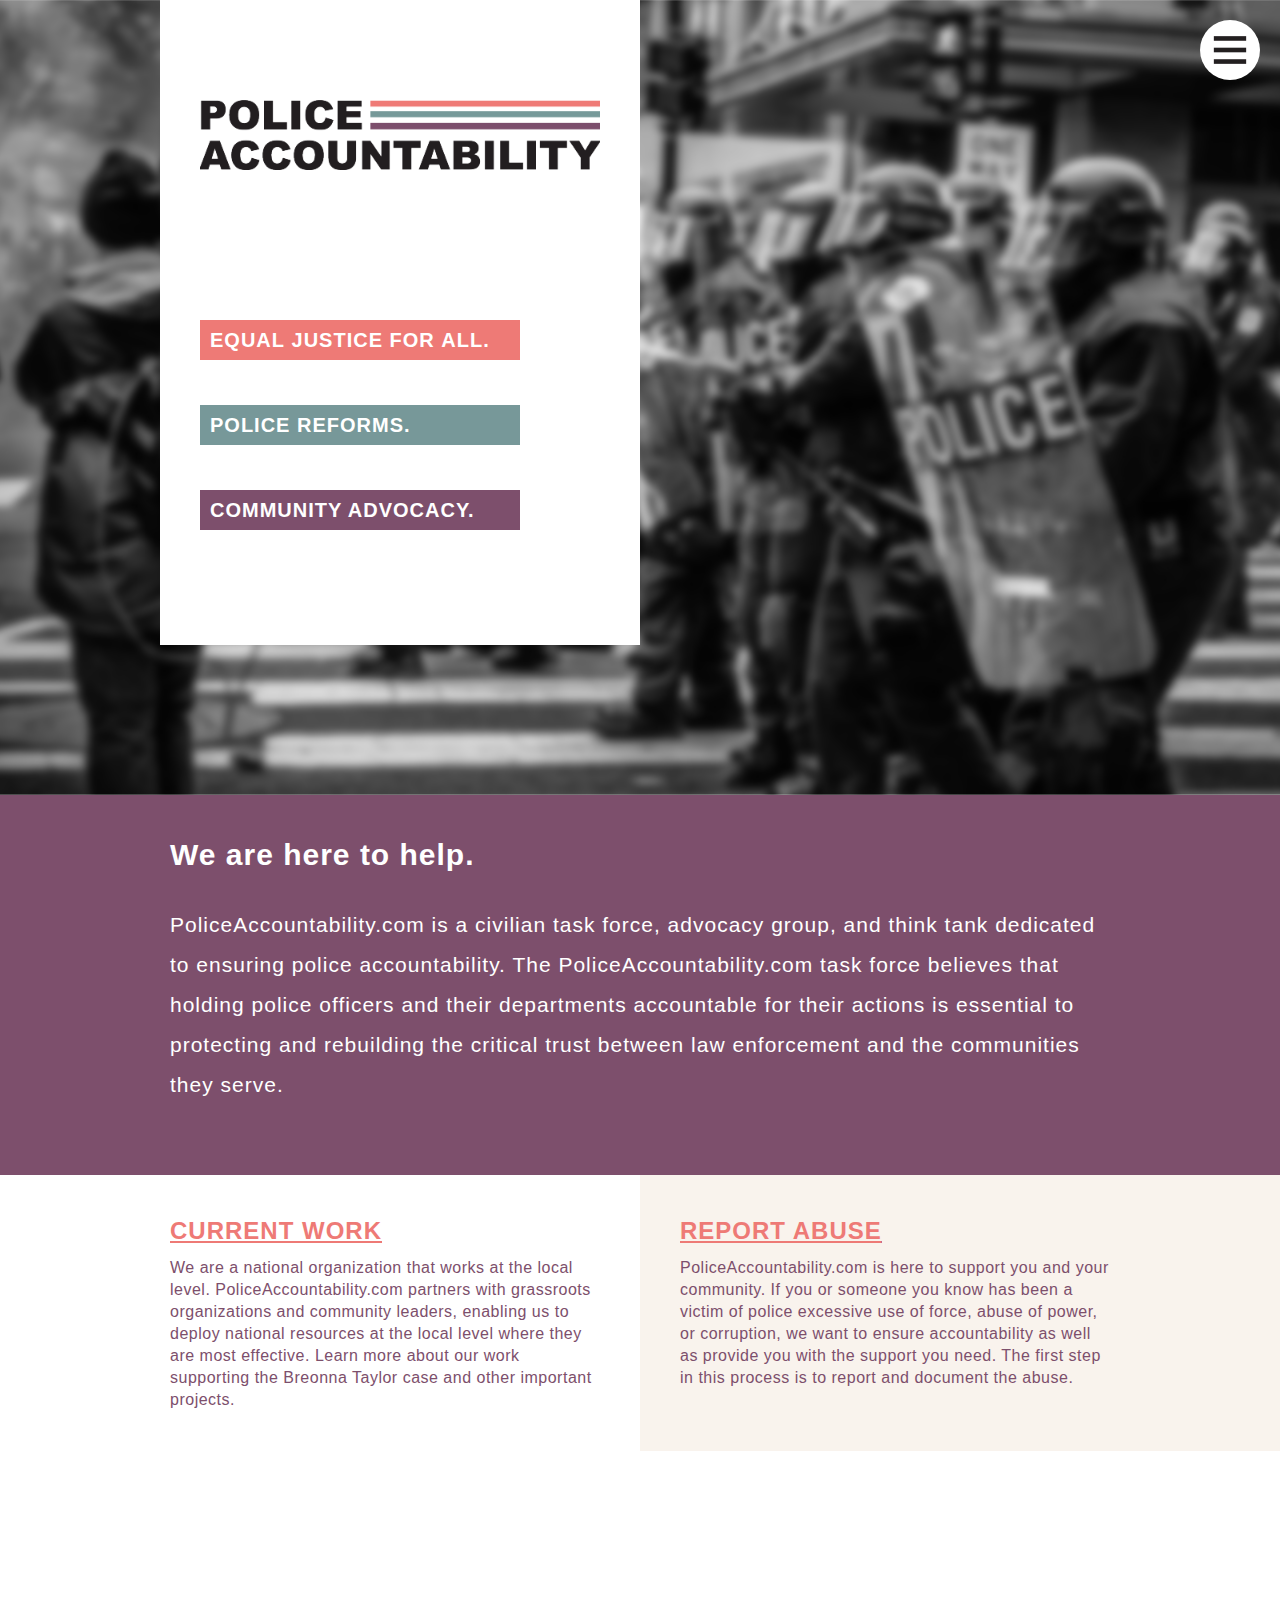
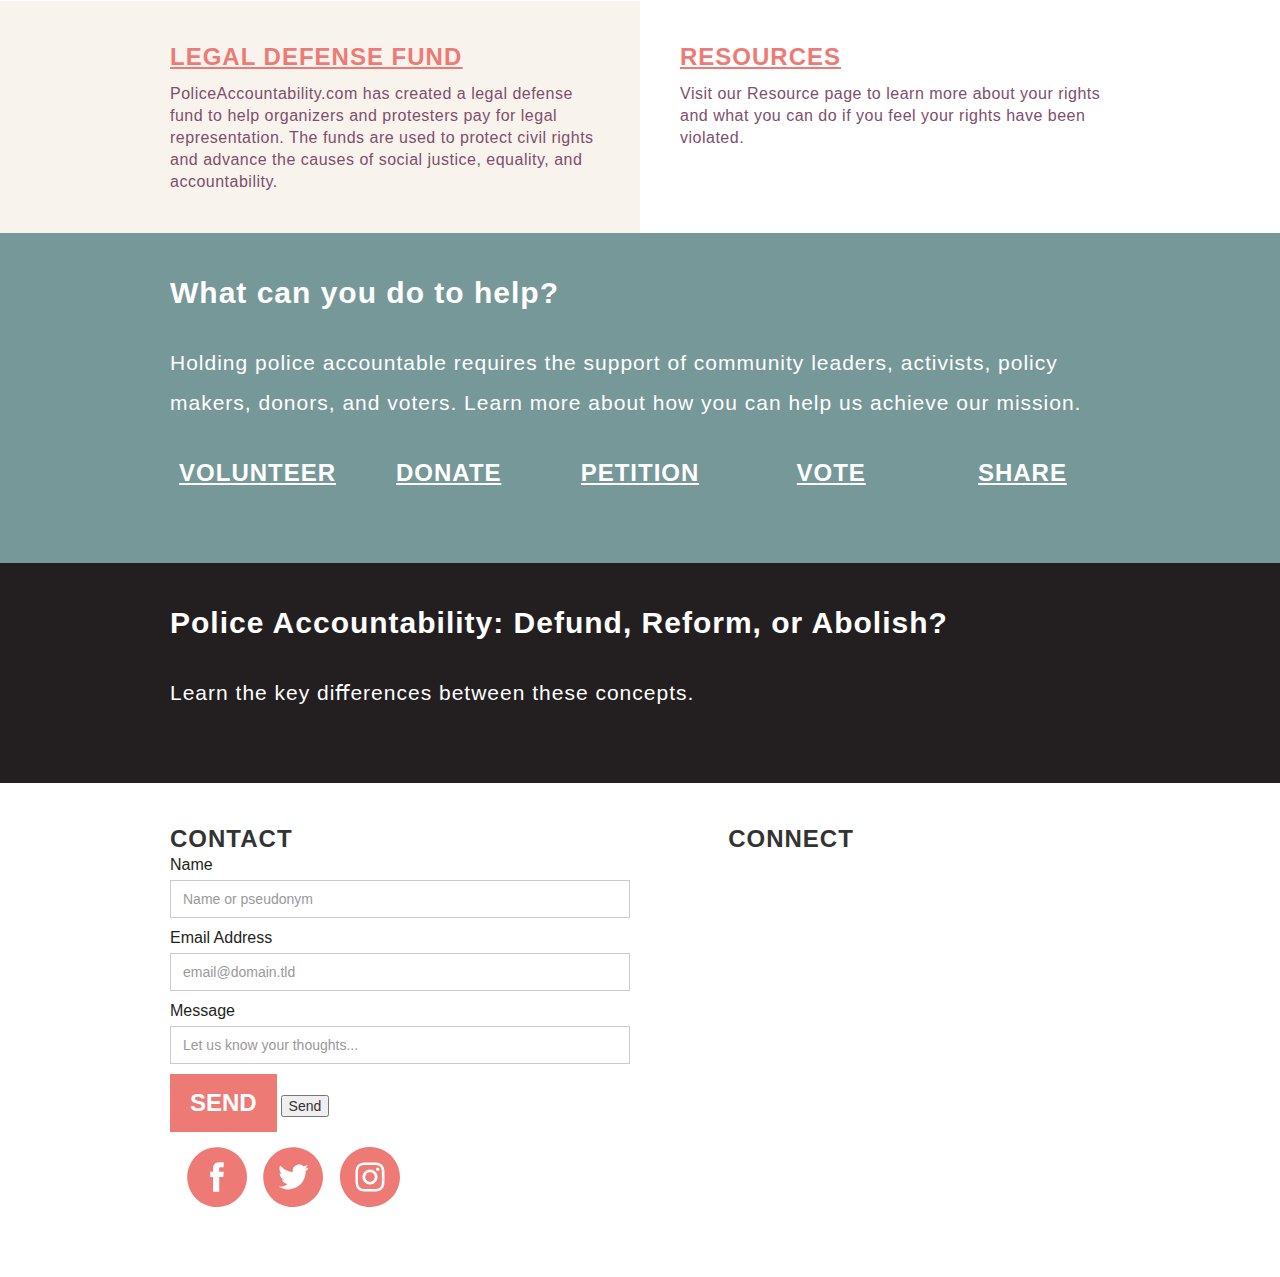
==== commit 1440bbf4: "Update index.html" ====
--- a/index.html
+++ b/index.html
@@ -1,6 +1,4 @@
 <!DOCTYPE html>
-<!--  This site was created in Webflow. http://www.webflow.com  -->
-<!--  Last Published: Mon Jul 27 2020 01:23:05 GMT+0000 (Coordinated Universal Time)  -->
 <html data-wf-page="5f166c2082636164344e4b65" data-wf-site="5f166c20826361f4844e4b64">
 <head>
   <meta charset="utf-8">
@@ -125,14 +123,19 @@
       <div class="footer-columns w-row">
         <div class="footer-form-column w-col w-col-6 w-col-small-small-stack">
           <div class="w-form">
-            <form id="email-form" name="email-form" data-name="Email Form"><label for="name-2" class="field-label">Name</label><input type="text" class="w-input" maxlength="256" name="name-2" data-name="Name 2" placeholder="Name or pseudonym" id="name-2" required=""><label for="email-2" class="field-label-2">Email Address</label><input type="email" class="w-input" maxlength="256" name="email-2" data-name="Email 2" placeholder="email@domain.tld" id="email-2" required=""><label for="Message-2" class="field-label-2">Message</label><input type="text" class="w-input" maxlength="256" name="Message-2" data-name="Message 2" placeholder="Let us know your thoughts..." id="Message-2" required=""><input type="submit" value="SEND" data-wait="Please wait..." class="submit-button w-button"></form>
-            <div class="w-form-done">
-              <div>Thank you! Your submission has been received!</div>
-            </div>
-            <div class="w-form-fail">
-              <div>Oops! Something went wrong while submitting the form.</div>
-            </div>
-          </div>
+            <form id="fs-frm" name="simple-contact-form" accept-charset="utf-8" action="https://formspree.io/mnqggygo" method="post">
+              <fieldset id="fs-frm-inputs">
+                <label for="name" class="field-label">Name</label>
+                <input type="text" class="w-input" maxlength="256" name="name" data-name="Name 2" placeholder="Name or pseudonym" id="full-name" required="">
+                <label for="email" class="field-label-2">Email Address</label>
+                <input type="email" class="w-input" maxlength="256" name="email" data-name="Email 2" placeholder="email@domain.tld" id="email-address" required="">
+                <label for="message" class="field-label-2">Message</label>
+                <input type="text" class="w-input" maxlength="256" name="message" data-name="Message 2" placeholder="Let us know your thoughts..." id="email-subject" required="">
+                <input type="submit" value="SEND" data-wait="Please wait..." class="submit-button w-button">
+                <input type="hidden" name="_subject" id="email-subject" value="Contact Form Submission">
+                <input id="form-btn" type="submit" value="Send">
+              </fieldset>  
+            </form>
         </div>
         <div class="footer-social-column w-clearfix w-col w-col-2 w-col-small-small-stack">
           <div class="footer-titles right mobile">CONNECT</div><a href="http://facebook.com" target="_blank" class="link-block facebook w-inline-block w-clearfix"><img src="images/FB-ICON.svg" alt="" class="link-image"></a></div>
@@ -145,4 +148,4 @@
   <script src="js/webflow.js" type="text/javascript"></script>
   <!-- [if lte IE 9]><script src="https://cdnjs.cloudflare.com/ajax/libs/placeholders/3.0.2/placeholders.min.js"></script><![endif] -->
 </body>
-</html>+</html>
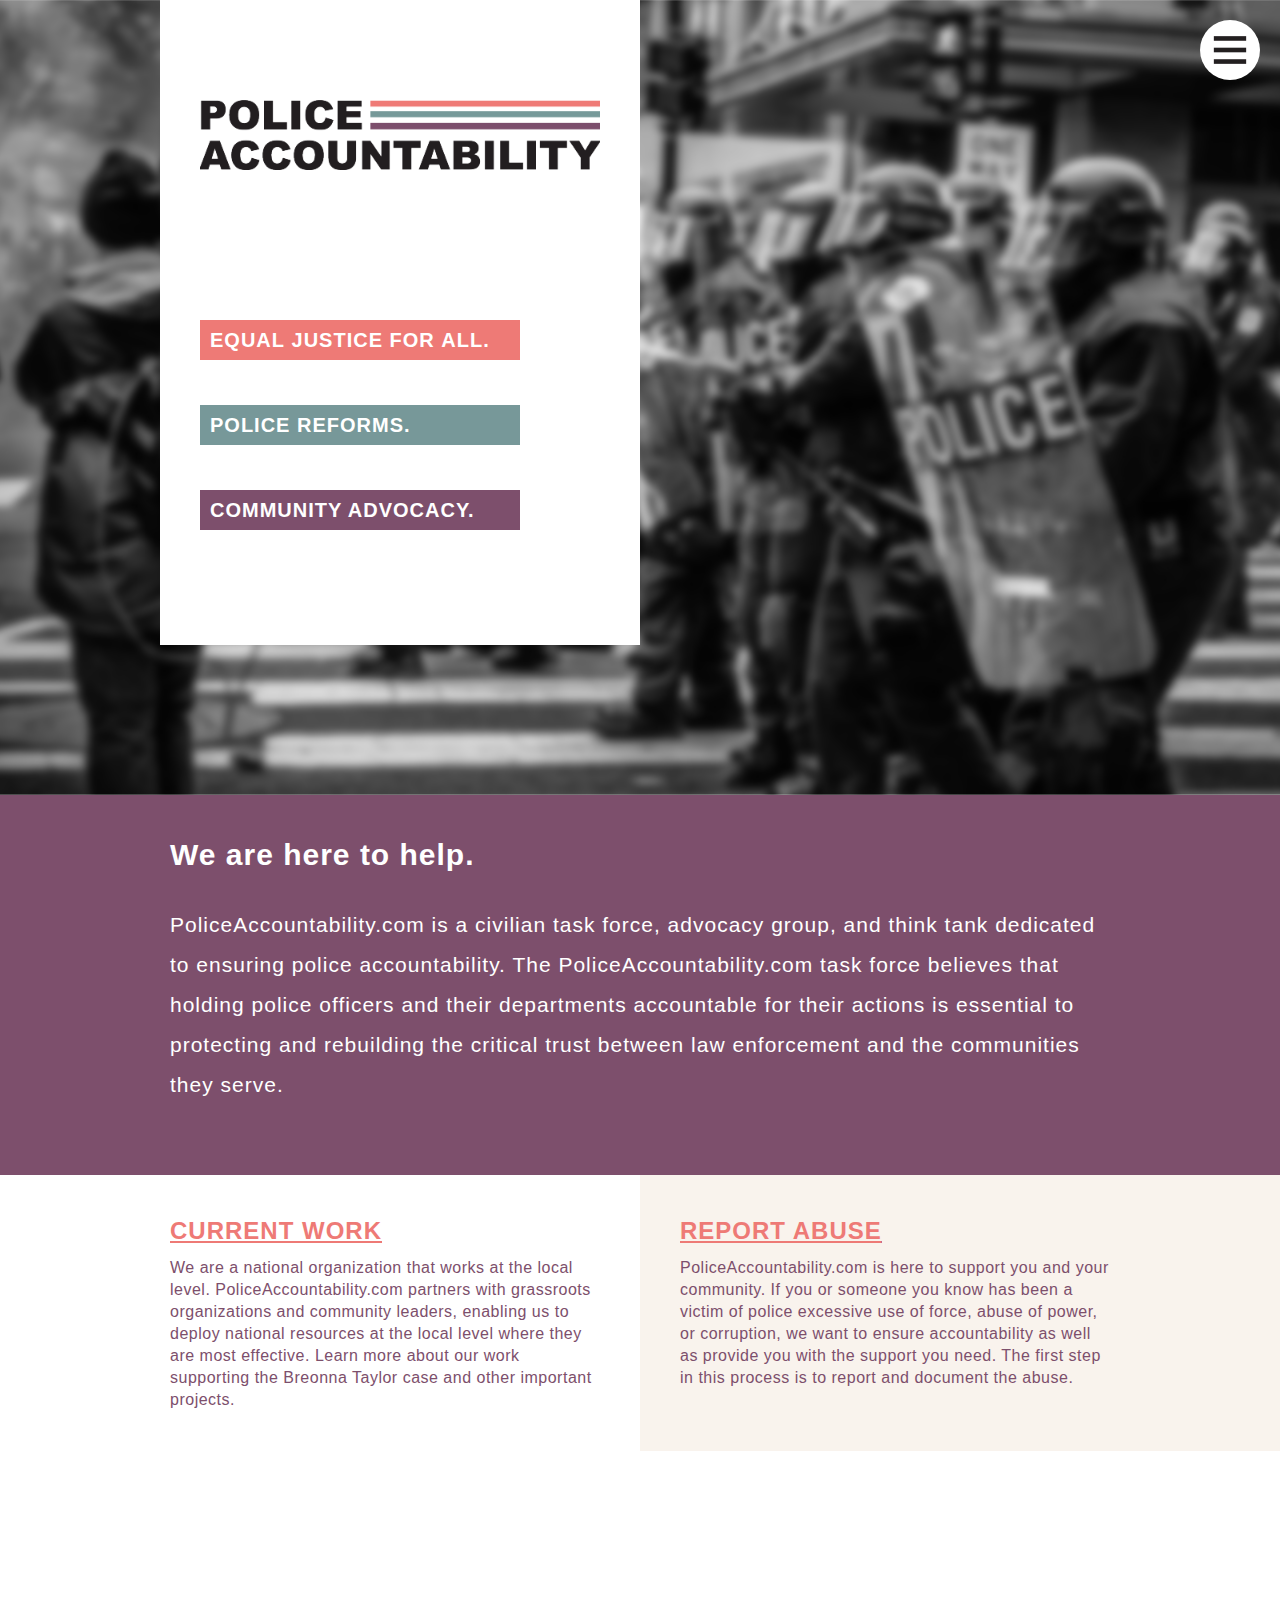
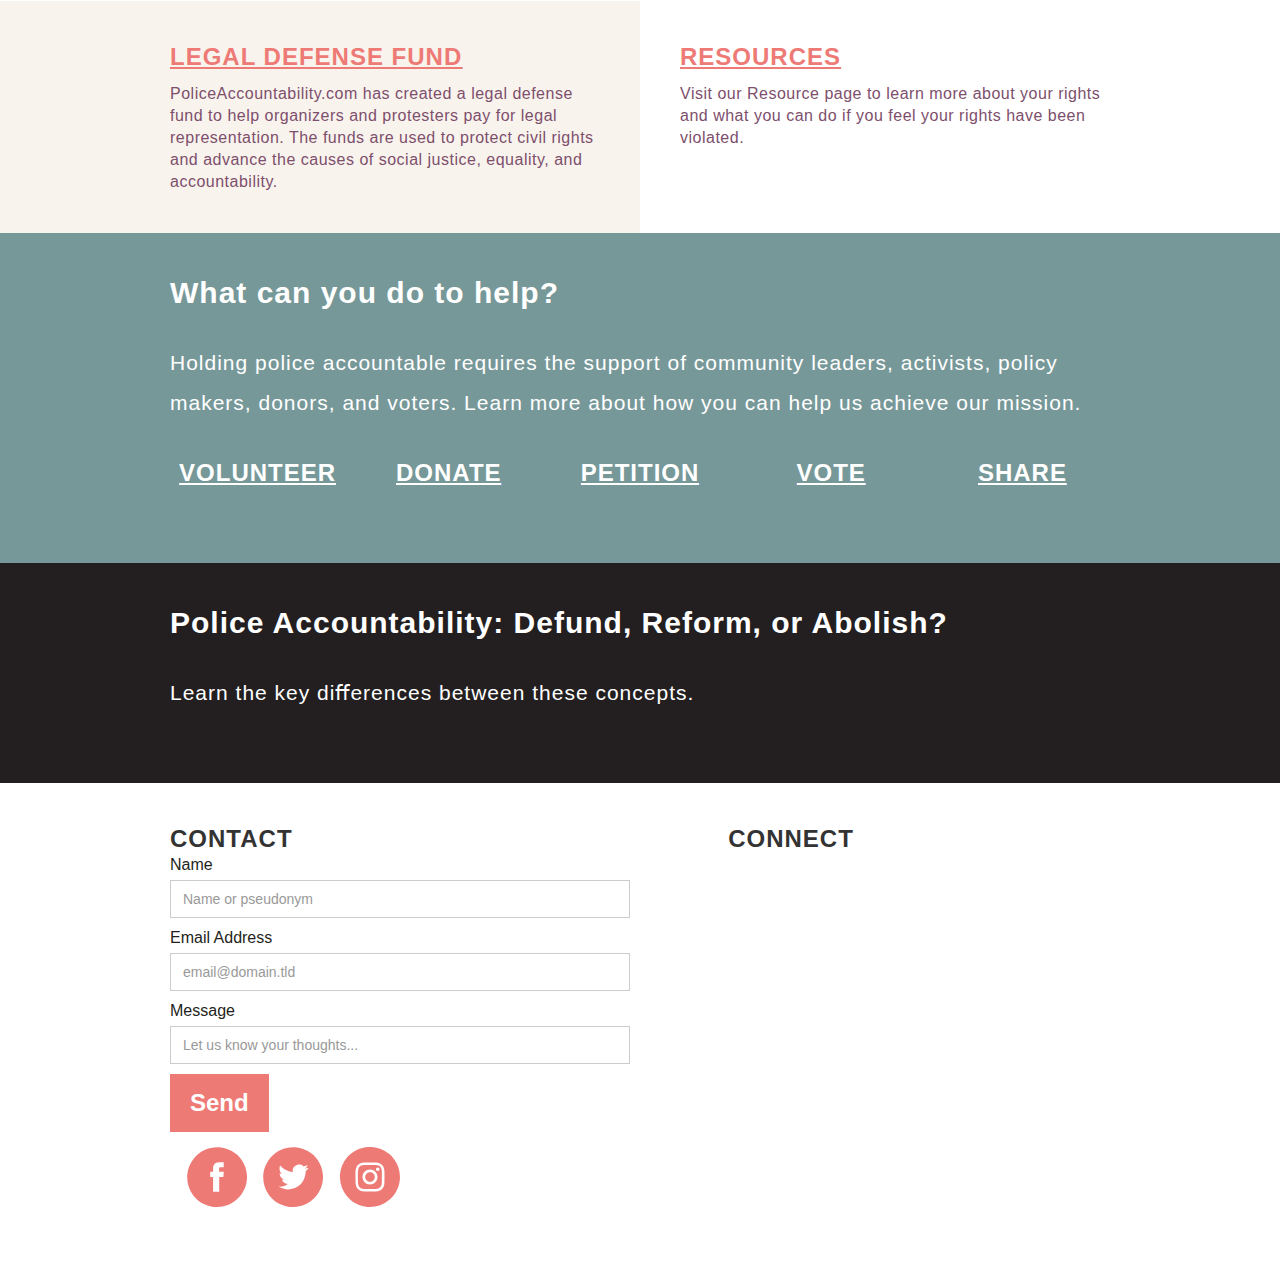
==== commit 208f3d9b: "form submit fix" ====
--- a/index.html
+++ b/index.html
@@ -131,12 +131,11 @@
                 <input type="email" class="w-input" maxlength="256" name="email" data-name="Email 2" placeholder="email@domain.tld" id="email-address" required="">
                 <label for="message" class="field-label-2">Message</label>
                 <input type="text" class="w-input" maxlength="256" name="message" data-name="Message 2" placeholder="Let us know your thoughts..." id="email-subject" required="">
-                <input type="submit" value="SEND" data-wait="Please wait..." class="submit-button w-button">
                 <input type="hidden" name="_subject" id="email-subject" value="Contact Form Submission">
-                <input id="form-btn" type="submit" value="Send">
+                <input id="form-btn" type="submit" value="Send" class="submit-button w-button">
               </fieldset>  
             </form>
-        </div>
+          </div>
         <div class="footer-social-column w-clearfix w-col w-col-2 w-col-small-small-stack">
           <div class="footer-titles right mobile">CONNECT</div><a href="http://facebook.com" target="_blank" class="link-block facebook w-inline-block w-clearfix"><img src="images/FB-ICON.svg" alt="" class="link-image"></a></div>
         <div class="footer-social-column w-clearfix w-col w-col-2 w-col-small-small-stack"><a href="http://twitter.com" target="_blank" class="link-block twitter w-inline-block w-clearfix"><img src="images/TW-ICON.svg" alt="" class="link-image"></a></div>
